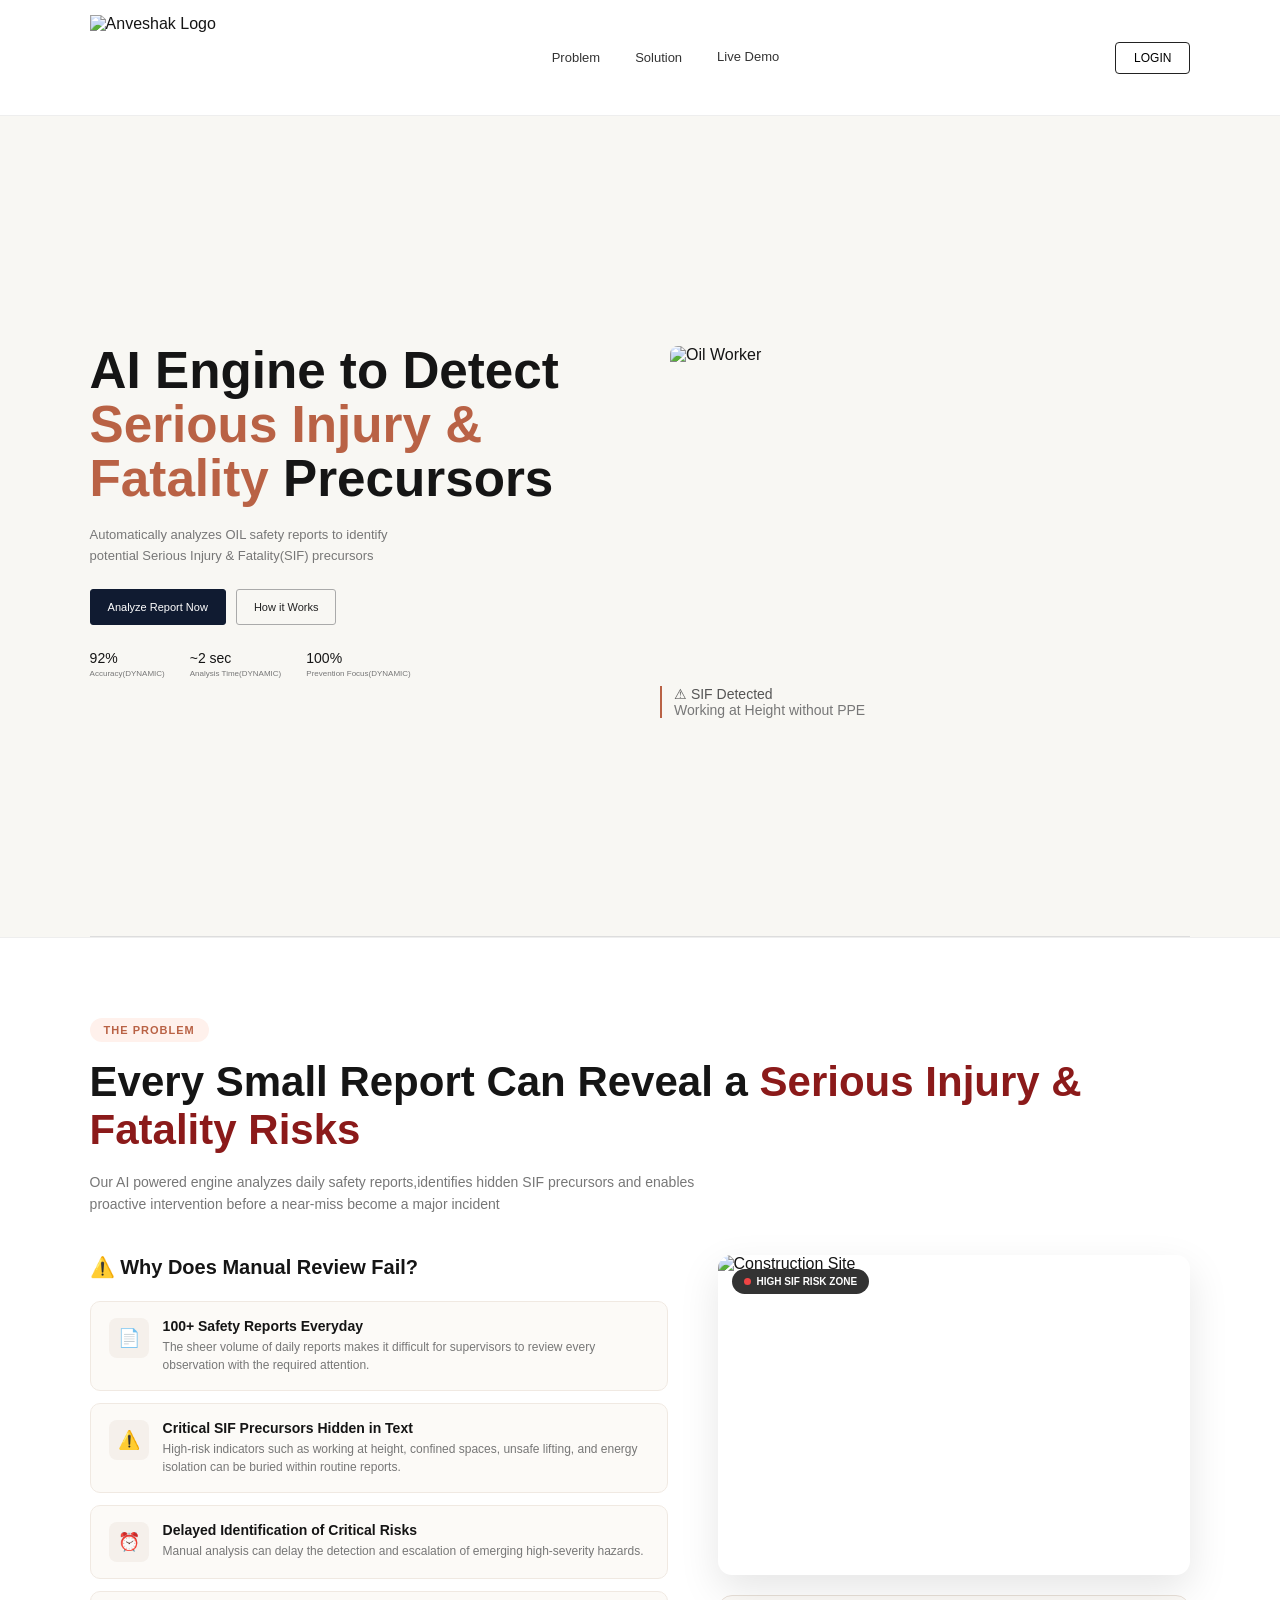
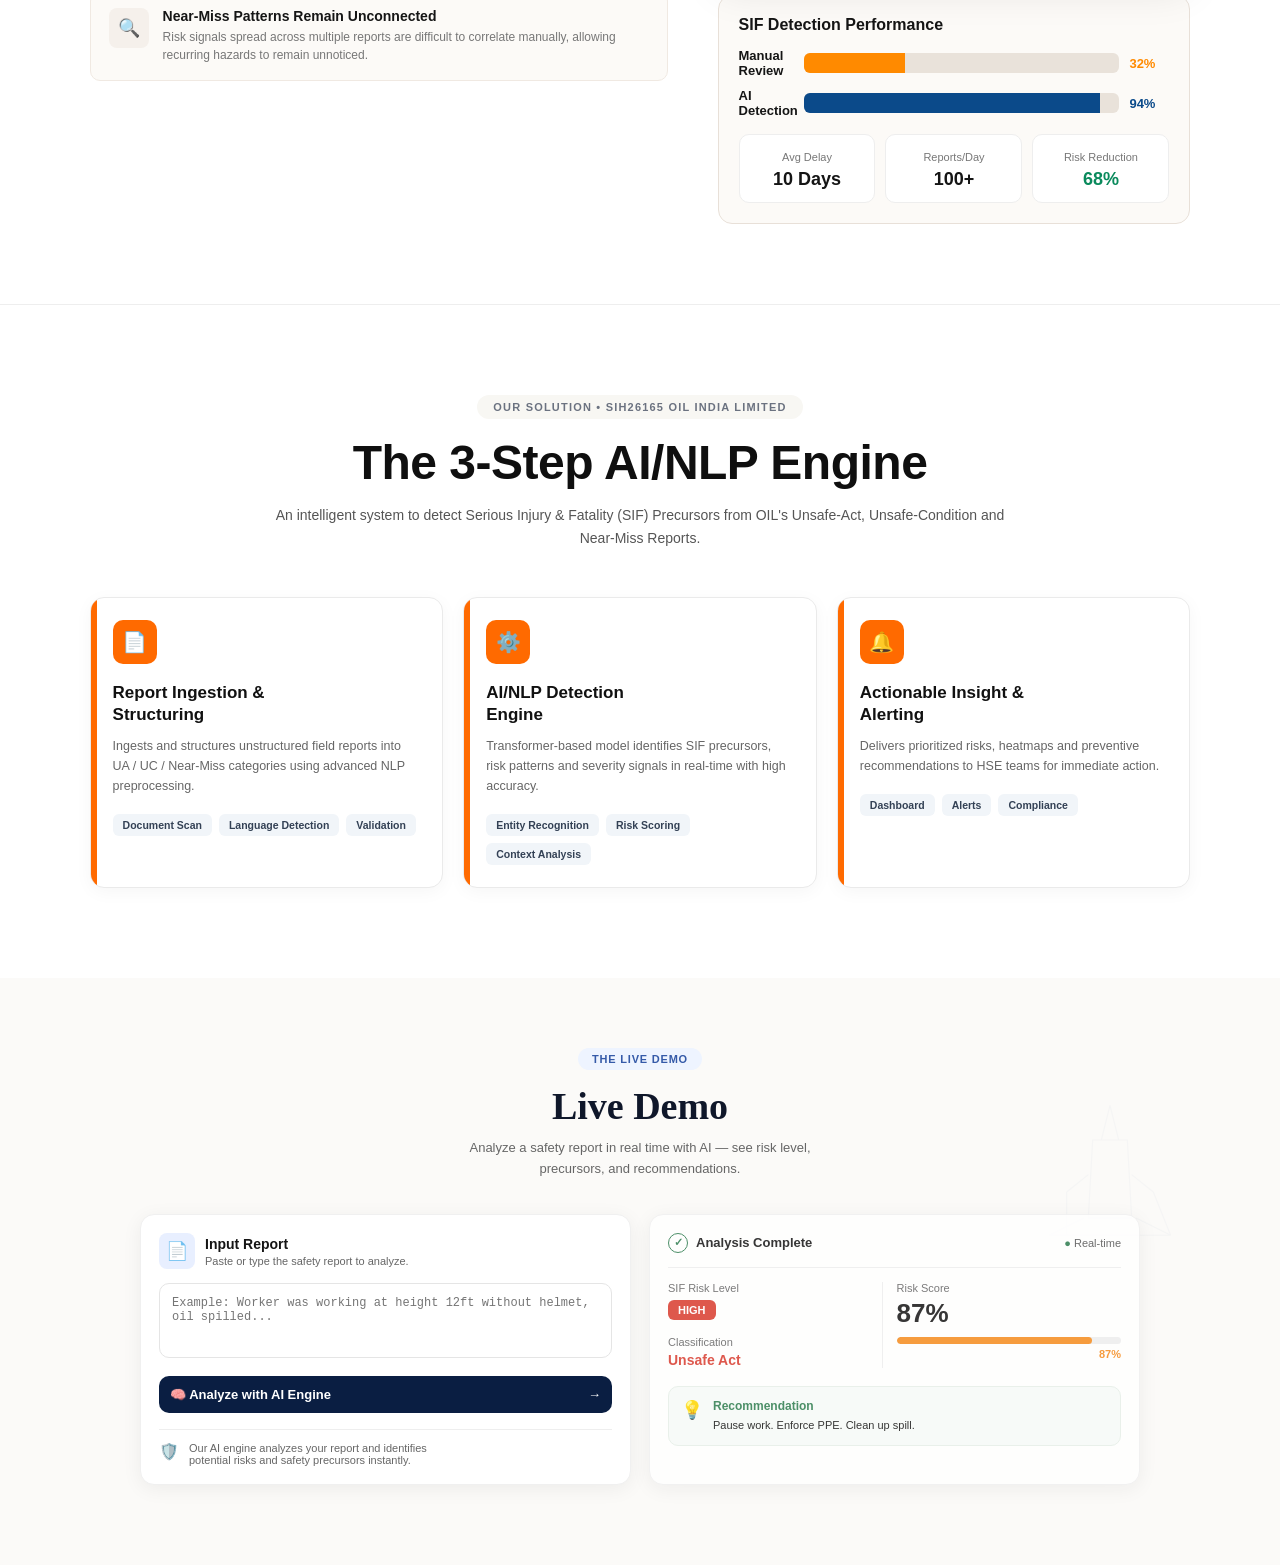
==== launch.html @ f47438d9 "Anveshak launch final" ====
<!DOCTYPE html>
<html lang="en">
<head>
    <meta charset="UTF-8">
    <meta name="viewport" content="width=device-width, initial-scale=1.0">
    <title>Anveshak</title>
    <style>
        *{margin:0;padding:0;box-sizing:border-box}body{font-family:Arial,Helvetica,sans-serif;background:#f8f7f3;color:#151515;overflow-x:hidden}
        header{width:100%;padding:15px 7%;display:flex;align-items:center;justify-content:space-between;background:#fff;position:sticky;top:0;z-index:100;border-bottom:1px solid #eee}
        .logo-img{height:85px;width:auto;object-fit:contain}
        nav{display:flex;gap:35px;align-items:center}
        nav a{text-decoration:none;color:#333;font-size:13px;font-weight:400;transition:.3s}
        nav a:hover{color:#b55e42}
        nav a.active{color:#333;font-weight:400;border-bottom:none;padding-bottom:3px}
        .login-btn{padding:8px 18px;border:1px solid #222;border-radius:4px;background:transparent;cursor:pointer;font-size:12px}
        .hero{min-height:calc(100vh - 80px);display:flex;align-items:center;justify-content:space-between;gap:60px;padding:50px 7% 80px}
        .hero-content{width:48%}.hero-title{font-size:clamp(32px,4vw,52px);line-height:1.05;font-weight:700;margin-bottom:20px}.hero-title .orange{color:#b96245}
        .description{max-width:560px;color:#777;font-size:13px;line-height:1.6;margin-bottom:22px}
        .buttons{display:flex;gap:10px;margin-bottom:25px}.primary-btn,.secondary-btn{padding:11px 17px;border-radius:3px;font-size:11px;cursor:pointer;transition:.3s}
        .primary-btn{background:#101b31;color:#fff;border:1px solid #101b31}.primary-btn:hover{background:#24324e}
        .secondary-btn{background:transparent;color:#222;border:1px solid #aaa}.secondary-btn:hover{background:#eee}
        .stats{display:flex;gap:25px}.stat{display:flex;flex-direction:column}.stat-number{font-size:14px;font-weight:500;margin-bottom:3px}.stat-label{font-size:8px;color:#777}
        .hero-image-section{width:48%;position:relative}.image-box{width:100%;height:330px;overflow:hidden;position:relative;border-radius:8px}.image-box img{width:100%;height:100%;object-fit:cover;display:block}
        .image-caption{position:absolute;left:-10px;bottom:-42px;border-left:2px solid #b96245;padding-left:12px;font-size:14px;color:#777}.image-caption strong{color:#555;font-weight:500}
        .bottom-line{width:86%;height:1px;background:#ddd;margin:0 auto}
        @media (max-width:850px){header{padding:14px 5%}nav{gap:15px}.hero{flex-direction:column;padding:40px 5%}.hero-content,.hero-image-section{width:100%}.hero-title{font-size:38px}.image-box{height:300px}.logo-img{height:60px}}
        @media (max-width:550px){nav{display:none}.hero-title{font-size:32px}.stats{gap:18px}.image-box{height:230px}}
        .slide2-problem{padding:80px 7%;background:#fff;border-top:1px solid #eee}
        .slide2-badge{display:inline-block;background:#fff1ec;color:#b96245;padding:6px 14px;border-radius:20px;font-size:11px;font-weight:800;letter-spacing:1px}
        .slide2-title{font-size:clamp(28px,3.5vw,42px);font-weight:800;line-height:1.15;margin:16px 0}.slide2-title span{color:#8b1a1a}
        .slide2-subtitle{color:#777;font-size:14px;line-height:1.6;margin-bottom:40px;max-width:650px}
        .slide2-grid{display:grid;grid-template-columns:1.1fr 0.9fr;gap:50px;align-items:start}
        .slide2-review-title{font-size:20px;font-weight:700;margin-bottom:22px}
        .slide2-card{display:flex;gap:14px;padding:16px 18px;border:1px solid #f0e9e2;border-radius:10px;background:#fcfaf7;margin-bottom:12px;transition:.3s}
        .slide2-icon{min-width:40px;height:40px;border-radius:8px;display:grid;place-items:center;font-size:18px;background:#f5f0eb}
        .slide2-card h4{font-size:14px;font-weight:600;margin-bottom:4px}.slide2-card p{font-size:12px;color:#777;line-height:1.5}
        .slide2-img-box{width:100%;height:320px;border-radius:14px;overflow:hidden;position:relative;box-shadow:0 15px 40px rgba(0,0,0,.1)}.slide2-img-box img{width:100%;height:100%;object-fit:cover}
        .slide2-risk{position:absolute;top:14px;left:14px;background:rgba(0,0,0,.8);color:#fff;padding:7px 12px;border-radius:20px;font-size:10px;font-weight:600;display:flex;align-items:center;gap:6px}
        .slide2-dot{width:7px;height:7px;background:#ef4444;border-radius:50%;animation:slide2blink 1.5s infinite}@keyframes slide2blink{0%,100%{opacity:1}50%{opacity:.3}}
        .analytics-box{margin-top:20px;border:1px solid #e8e0d8;border-radius:14px;padding:20px;background:#fcfaf7}
        .analytics-title{font-size:16px;font-weight:700;margin-bottom:14px}.bar-row{display:flex;align-items:center;gap:10px;margin-bottom:10px;font-size:13px}
        .bar-label{width:55px;font-weight:600}.bar-track{flex:1;height:20px;background:#e9e2da;border-radius:6px;overflow:hidden}
        .bar-fill-manual{width:32%;height:100%;background:#ff8a00}.bar-fill-ai{width:94%;height:100%;background:#0b4a8a}.bar-value{width:40px;font-weight:700}
        .stats-mini{display:grid;grid-template-columns:repeat(3,1fr);gap:10px;margin-top:16px}.mini-card{background:#fff;border:1px solid #eee;border-radius:10px;padding:12px;text-align:center}.mini-card small{font-size:11px;color:#777}.mini-card b{display:block;font-size:18px;margin-top:4px}
        @media(max-width:850px){.slide2-grid{grid-template-columns:1fr}.slide2-img-box{height:300px}}
        .slide3-solution{padding:90px 7%;background:#fff;border-top:1px solid #eee;text-align:center}
        .slide3-badge{display:inline-block;background:#f8f7f3;color:#6b7280;padding:6px 16px;border-radius:20px;font-size:11px;font-weight:700;letter-spacing:1.2px;margin-bottom:18px}
        .slide3-title{font-size:clamp(32px,4vw,48px);font-weight:900;color:#0f0f0f;line-height:1.1;margin-bottom:14px;letter-spacing:-0.5px}
        .slide3-subtitle{color:#555;font-size:14px;line-height:1.6;max-width:760px;margin:0 auto 48px auto}
        .slide3-grid{display:grid;grid-template-columns:repeat(3,1fr);gap:20px;text-align:left}
        .slide3-card{border:1px solid #eaeaea;border-radius:14px;background:#fff;padding:22px;position:relative;overflow:hidden;box-shadow:0 4px 18px rgba(0,0,0,.04);transition:.4s}
        .slide3-card:hover{box-shadow:0 12px 30px rgba(0,0,0,.08);transform:translateY(-4px)}
        .slide3-card::before{content:'';position:absolute;left:0;top:0;width:6px;height:100%;background:#ff6a00}
        .slide3-icon{width:44px;height:44px;border-radius:10px;background:#ff6a00;display:grid;place-items:center;color:#fff;font-size:20px;margin-bottom:18px}
        .slide3-card h3{font-size:17px;font-weight:800;line-height:1.3;margin-bottom:10px;color:#111}
        .slide3-card p{font-size:12.5px;color:#666;line-height:1.6;margin-bottom:18px}
        .slide3-tags{display:flex;flex-wrap:wrap;gap:7px}
        .slide3-tag{font-size:10.5px;background:#f1f5f9;color:#334155;padding:5px 10px;border-radius:6px;font-weight:600}
        @media(max-width:950px){.slide3-grid{grid-template-columns:1fr;max-width:520px;margin:0 auto}}
        .slide4-live{padding:70px 7% 80px;background:#fbfaf8;border-top:none !important;border-bottom:none !important;position:relative;overflow:hidden;text-align:center}
        .slide4-badge{display:inline-block;background:#eef4ff;color:#355aa8;padding:5px 14px;border-radius:20px;font-size:11px;font-weight:700;letter-spacing:.8px;margin-bottom:14px}
        .slide4-title{font-family:Georgia,serif;font-size:38px;font-weight:900;color:#0f172a;margin-bottom:10px}
        .slide4-sub{color:#666;font-size:13px;line-height:1.6;margin-bottom:34px}
        .slide4-rig{position:absolute;right:40px;top:110px;width:260px;opacity:.12;pointer-events:none}
        .slide4-grid{display:grid;grid-template-columns:1fr 1fr;gap:18px;max-width:1000px;margin:0 auto;text-align:left}
        .slide4-card{background:#fff;border-radius:14px;padding:18px;box-shadow:0 4px 20px rgba(0,0,0,.06);border:1px solid #f0f0f0;transition:.4s}
        .slide4-card:hover{transform:translateY(-4px)}
        .slide4-icon{width:36px;height:36px;background:#e8efff;border-radius:8px;display:grid;place-items:center;font-size:18px}
        .slide4-textarea{width:100%;margin-top:14px;background:#fff;border:1px solid #e5e5e5;border-radius:10px;padding:12px;font-size:12px;min-height:75px;outline:none;resize:none}
        .slide4-btn{width:100%;margin-top:14px;background:#0a1e42;color:#fff;padding:11px;border:none;border-radius:10px;font-weight:700;font-size:13px;display:flex;justify-content:space-between;align-items:center;cursor:pointer;transition:.3s}
        .slide4-btn:hover{transform:translateY(-2px);background:#122a5a}
        .slide4-small{font-size:11px;color:#666}
        .slide4-high{background:#d93c2f;color:#fff;padding:4px 10px;border-radius:6px;font-size:11px;font-weight:700;display:inline-block}
        .slide4-bar{width:100%;height:7px;background:#eee;border-radius:10px;margin-top:8px;overflow:hidden}.slide4-fill{width:0%;height:100%;background:#f68c1e;border-radius:10px;transition:1.2s}
        .slide4-reco{margin-top:18px;background:#f7fbf8;border:1px solid #e6efe8;border-radius:10px;padding:12px;display:flex;gap:10px}
        @media(max-width:850px){.slide4-grid{grid-template-columns:1fr}.slide4-title{font-size:28px}.slide4-rig{display:none}}

        /* ===== VIDEO WALI ANIMATION - SIRF YE ADD KIYA ===== */
        @keyframes fadeUp{from{opacity:0;transform:translateY(30px)}to{opacity:1;transform:translateY(0)}}
        @keyframes slideRight{from{opacity:0;transform:translateX(40px)}to{opacity:1;transform:translateX(0)}}
        @keyframes zoomSlow{from{transform:scale(1.08)}to{transform:scale(1)}}
        .reveal{opacity:0;transform:translateY(28px);transition:0.75s cubic-bezier(.2,.8,.2,1)}
        .reveal.active{opacity:1;transform:translateY(0)}
        .reveal-d1{transition-delay:.1s}.reveal-d2{transition-delay:.2s}.reveal-d3{transition-delay:.3s}.reveal-d4{transition-delay:.4s}
        .hero-title{animation:fadeUp .9s ease both}.description{animation:fadeUp .9s .15s both}.buttons{animation:fadeUp .9s .3s both}.stats{animation:fadeUp .9s .45s both}
        .hero-image-section{animation:slideRight 1s .25s both}.image-box img{animation:zoomSlow 3s ease both}
    </style>
</head>
<body>
    <header>
        <img src="logo.png" alt="Anveshak Logo" class="logo-img">
        <nav>
            <a href="#problem">Problem</a>
            <a href="#solution">Solution</a>
            <a href="#live" class="active">Live Demo</a>
        </nav>
        <button class="login-btn" onclick="loginAlert()">LOGIN</button>
    </header>

    <main>
        <section class="hero">
            <div class="hero-content">
                <h1 class="hero-title">AI Engine to Detect <span class="orange">Serious Injury & Fatality</span> Precursors</h1>
                <p class="description">Automatically analyzes OIL safety reports to identify<br>potential Serious Injury & Fatality(SIF) precursors</p>
                <div class="buttons">
                    <button class="primary-btn" onclick="document.getElementById('live').scrollIntoView({behavior:'smooth'})">Analyze Report Now</button>
                    <button class="secondary-btn" onclick="howItWorks()">How it Works</button>
                </div>
                <div class="stats">
                    <div class="stat"><span class="stat-number">92%</span><span class="stat-label">Accuracy(DYNAMIC)</span></div>
                    <div class="stat"><span class="stat-number">~2 sec</span><span class="stat-label">Analysis Time(DYNAMIC)</span></div>
                    <div class="stat"><span class="stat-number">100%</span><span class="stat-label">Prevention Focus(DYNAMIC)</span></div>
                </div>
            </div>
            <div class="hero-image-section">
                <div class="image-box"><img src="https://images.unsplash.com/photo-1577199001468-44c049e7603f?q=80&w=1170&auto=format&fit=crop" alt="Oil Worker"></div>
                <div class="image-caption"><strong>⚠ SIF Detected</strong><br>Working at Height without PPE</div>
            </div>
        </section>
        <div class="bottom-line"></div>

        <section class="slide2-problem" id="problem">
            <span class="slide2-badge reveal">THE PROBLEM</span>
            <h2 class="slide2-title reveal reveal-d1">Every Small Report Can Reveal a <span>Serious Injury & Fatality Risks</span></h2>
            <p class="slide2-subtitle reveal reveal-d2">Our AI powered engine analyzes daily safety reports,identifies hidden SIF precursors and enables proactive intervention before a near-miss become a major incident</p>
            <div class="slide2-grid">
                <div>
                    <h3 class="slide2-review-title reveal">⚠️ Why Does Manual Review Fail?</h3>
                    <div class="slide2-card reveal"><div class="slide2-icon">📄</div><div><h4>100+ Safety Reports Everyday</h4><p>The sheer volume of daily reports makes it difficult for supervisors to review every observation with the required attention.</p></div></div>
                    <div class="slide2-card reveal reveal-d1"><div class="slide2-icon">⚠️</div><div><h4>Critical SIF Precursors Hidden in Text</h4><p>High-risk indicators such as working at height, confined spaces, unsafe lifting, and energy isolation can be buried within routine reports.</p></div></div>
                    <div class="slide2-card reveal reveal-d2"><div class="slide2-icon">⏰</div><div><h4>Delayed Identification of Critical Risks</h4><p>Manual analysis can delay the detection and escalation of emerging high-severity hazards.</p></div></div>
                    <div class="slide2-card reveal reveal-d3"><div class="slide2-icon">🔍</div><div><h4>Near-Miss Patterns Remain Unconnected</h4><p>Risk signals spread across multiple reports are difficult to correlate manually, allowing recurring hazards to remain unnoticed.</p></div></div>
                </div>
                <div class="reveal reveal-d2">
                    <div class="slide2-img-box">
                        <img src="https://plus.unsplash.com/premium_photo-1682144333631-eac578433ea1?q=80&w=1170&auto=format&fit=crop" alt="Construction Site">
                        <div class="slide2-risk"><span class="slide2-dot"></span> HIGH SIF RISK ZONE</div>
                    </div>
                    <div class="analytics-box">
                        <div class="analytics-title">SIF Detection Performance</div>
                        <div class="bar-row"><span class="bar-label">Manual Review</span><div class="bar-track"><div class="bar-fill-manual"></div></div><span class="bar-value" style="color:#ff8a00">32%</span></div>
                        <div class="bar-row"><span class="bar-label">AI Detection</span><div class="bar-track"><div class="bar-fill-ai"></div></div><span class="bar-value" style="color:#0b4a8a">94%</span></div>
                        <div class="stats-mini">
                            <div class="mini-card"><small>Avg Delay</small><b>10 Days</b></div>
                            <div class="mini-card"><small>Reports/Day</small><b>100+</b></div>
                            <div class="mini-card"><small>Risk Reduction</small><b style="color:#0a8a5c">68%</b></div>
                        </div>
                    </div>
                </div>
            </div>
        </section>

        <section class="slide3-solution reveal" id="solution">
            <div class="slide3-badge">OUR SOLUTION • SIH26165 OIL INDIA LIMITED</div>
            <h2 class="slide3-title reveal">The 3-Step AI/NLP Engine</h2>
            <p class="slide3-subtitle reveal reveal-d1">An intelligent system to detect Serious Injury & Fatality (SIF) Precursors from OIL's Unsafe-Act, Unsafe-Condition and Near-Miss Reports.</p>
            <div class="slide3-grid">
                <div class="slide3-card reveal"><div class="slide3-icon">📄</div><h3>Report Ingestion &<br>Structuring</h3><p>Ingests and structures unstructured field reports into UA / UC / Near-Miss categories using advanced NLP preprocessing.</p><div class="slide3-tags"><span class="slide3-tag">Document Scan</span><span class="slide3-tag">Language Detection</span><span class="slide3-tag">Validation</span></div></div>
                <div class="slide3-card reveal reveal-d1"><div class="slide3-icon">⚙️</div><h3>AI/NLP Detection<br>Engine</h3><p>Transformer-based model identifies SIF precursors, risk patterns and severity signals in real-time with high accuracy.</p><div class="slide3-tags"><span class="slide3-tag">Entity Recognition</span><span class="slide3-tag">Risk Scoring</span><span class="slide3-tag">Context Analysis</span></div></div>
                <div class="slide3-card reveal reveal-d2"><div class="slide3-icon">🔔</div><h3>Actionable Insight &<br>Alerting</h3><p>Delivers prioritized risks, heatmaps and preventive recommendations to HSE teams for immediate action.</p><div class="slide3-tags"><span class="slide3-tag">Dashboard</span><span class="slide3-tag">Alerts</span><span class="slide3-tag">Compliance</span></div></div>
            </div>
        </section>

        <section class="slide4-live reveal" id="live">
            <svg class="slide4-rig" viewBox="0 0 300 200" fill="none"><g stroke="#aab9d1" stroke-width="1.2" opacity="0.6"><path d="M150 20 L140 60 L160 60 L150 20 M130 60 L170 60 L175 150 L125 150 Z M125 100 L100 120 M175 100 L200 120 M120 150 L80 170 M180 150 L220 170 M100 120 L100 170 M200 120 L220 170 M80 170 L220 170"/></g></svg>
            <div class="slide4-badge">THE LIVE DEMO</div>
            <h2 class="slide4-title">Live Demo</h2>
            <p class="slide4-sub">Analyze a safety report in real time with AI — see risk level,<br>precursors, and recommendations.</p>

            <div class="slide4-grid">
                <div class="slide4-card reveal">
                    <div style="display:flex;gap:10px;align-items:center"><div class="slide4-icon">📄</div><div><b style="font-size:14px;font-weight:700">Input Report</b><div class="slide4-small" style="margin-top:2px">Paste or type the safety report to analyze.</div></div></div>
                    <textarea class="slide4-textarea" id="liveInput" placeholder="Example: Worker was working at height 12ft without helmet, oil spilled..."></textarea>
                    <button class="slide4-btn" onclick="analyzeLive()"><span>🧠 Analyze with AI Engine</span><span>→</span></button>
                    <div style="margin-top:16px;border-top:1px solid #eee;padding-top:12px;display:flex;gap:10px"><div>🛡️</div><div class="slide4-small">Our AI engine analyzes your report and identifies<br>potential risks and safety precursors instantly.</div></div>
                </div>

                <div class="slide4-card reveal reveal-d1" id="liveResult" style="opacity:0.85">
                    <div style="display:flex;justify-content:space-between;align-items:center"><div style="display:flex;gap:8px;align-items:center;font-weight:700;font-size:13px"><span style="width:20px;height:20px;border:1.5px solid #2e7d4f;border-radius:50%;display:grid;place-items:center;color:#2e7d4f;font-size:11px">✓</span> Analysis Complete</div><span style="font-size:11px;color:#555"><span style="color:#2e7d4f">●</span> Real-time</span></div>
                    <div style="border-top:1px solid #eee;margin:14px 0"></div>
                    <div style="display:grid;grid-template-columns:1fr 1.2fr;gap:14px">
                        <div><div class="slide4-small">SIF Risk Level</div><div style="margin-top:6px"><span class="slide4-high" id="liveRisk">HIGH</span></div><div style="margin-top:16px"><div class="slide4-small">Classification</div><div style="color:#d93c2f;font-weight:800;margin-top:4px;font-size:14px">Unsafe Act</div></div></div>
                        <div style="border-left:1px solid #eee;padding-left:14px"><div class="slide4-small">Risk Score</div><div style="font-size:26px;font-weight:900;margin-top:4px" id="liveScore">87%</div><div class="slide4-bar"><div class="slide4-fill" id="liveFill"></div></div><div style="text-align:right;color:#f68c1e;font-size:11px;font-weight:700;margin-top:4px">87%</div></div>
                    </div>
                    <div class="slide4-reco"><div style="font-size:18px">💡</div><div><div style="color:#2e7d4f;font-size:12px;font-weight:700">Recommendation</div><div style="font-size:11px;margin-top:4px;line-height:1.5">Pause work. Enforce PPE. Clean up spill.</div></div></div>
                </div>
            </div>
        </section>
    </main>

    <script>
        function howItWorks(){alert("AI analyzes Unsafe Acts, Unsafe Conditions and Near-Miss reports using NLP.")}
        function loginAlert(){alert("Login page will open here.")}
        function analyzeLive(){
            let t=document.getElementById('liveInput').value.trim();
            if(!t){alert('Please paste a report');return;}
            let s=t.toLowerCase().includes('height')||t.toLowerCase().includes('helmet')?87:68;
            document.getElementById('liveResult').style.opacity='1';
            document.getElementById('liveScore').innerText=s+'%';
            document.getElementById('liveFill').style.width=s+'%';
            document.getElementById('liveRisk').innerText=s>80?'HIGH':'MEDIUM';
            document.getElementById('liveRisk').style.background=s>80?'#d93c2f':'#e67e22';
        }
        const reveals=document.querySelectorAll('.reveal');
        const obs=new IntersectionObserver((entries)=>{
            entries.forEach(e=>{
                if(e.isIntersecting){e.target.classList.add('active');obs.unobserve(e.target);}
            });
        },{threshold:0.15});
        reveals.forEach(r=>obs.observe(r));
        window.addEventListener('load',()=>{
            setTimeout(()=>{document.getElementById('liveFill').style.width='87%'},800);
        });
    </script>
</body>
</html>
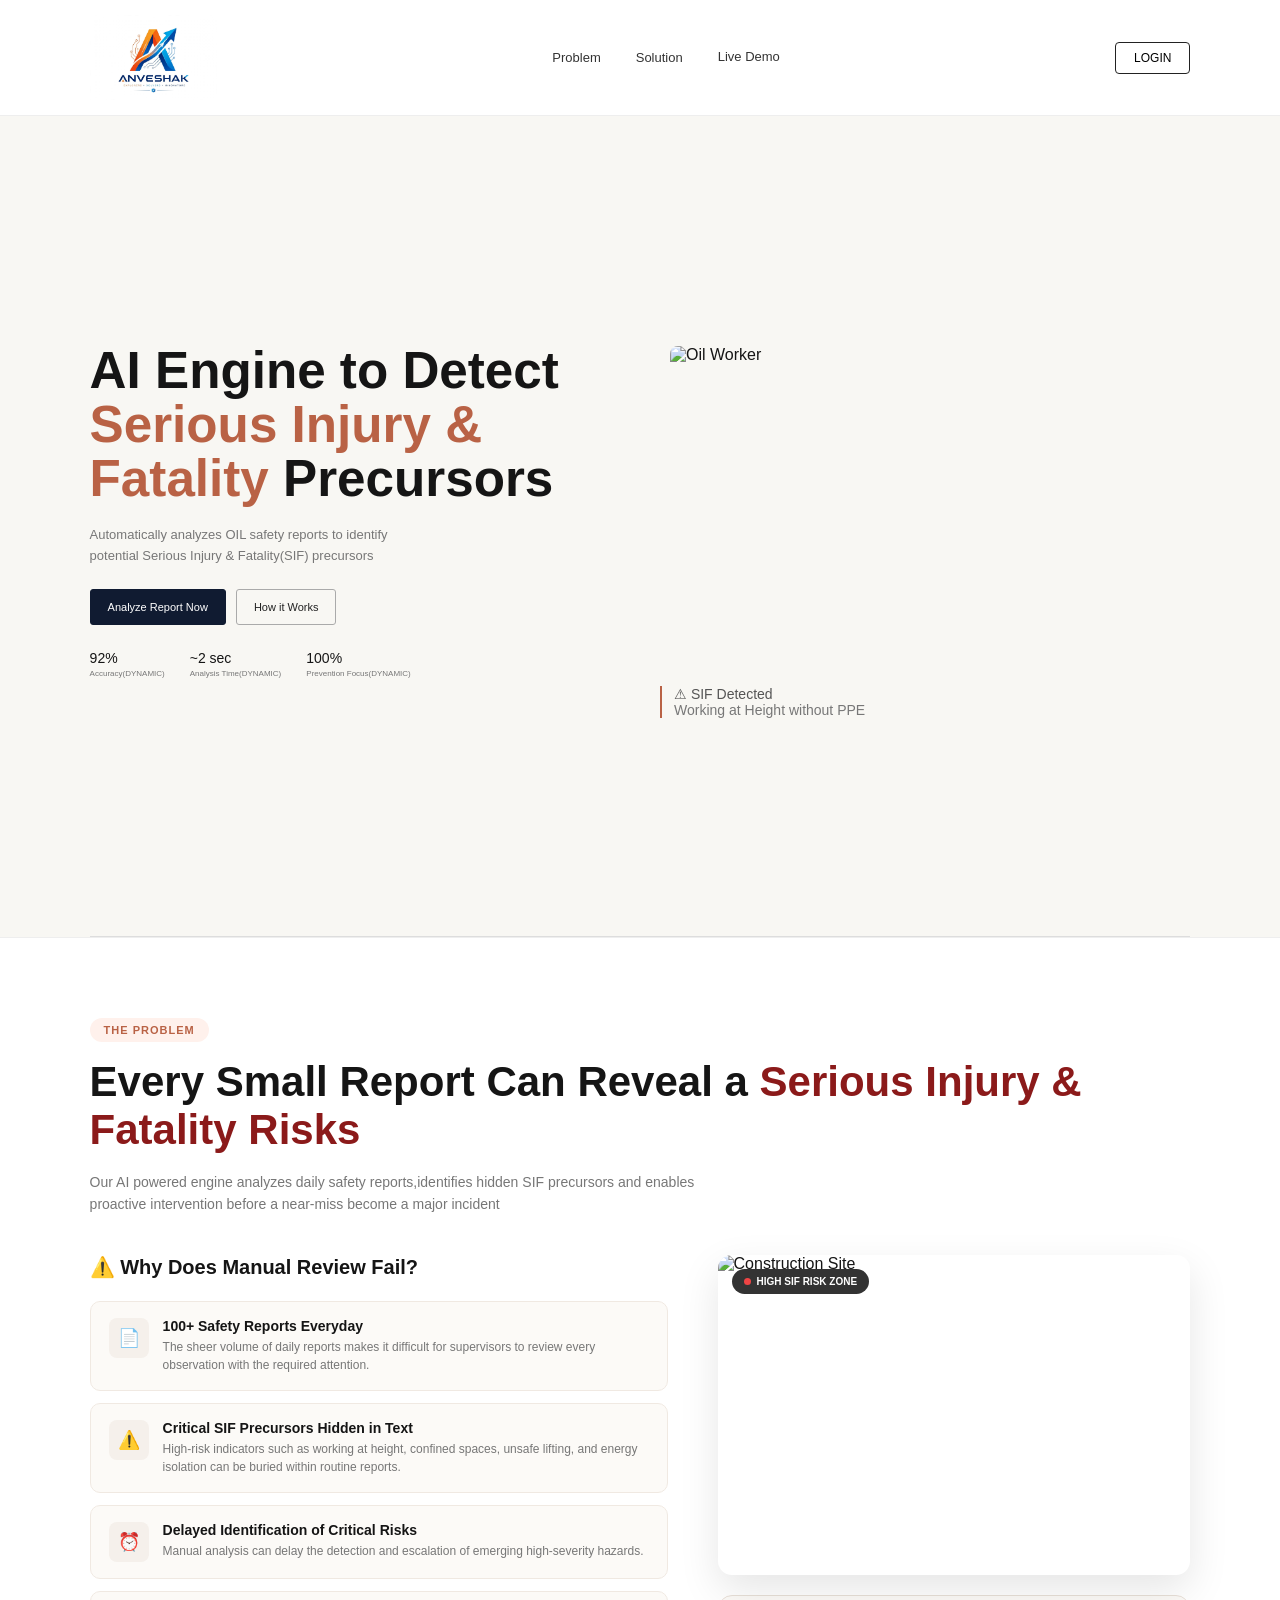
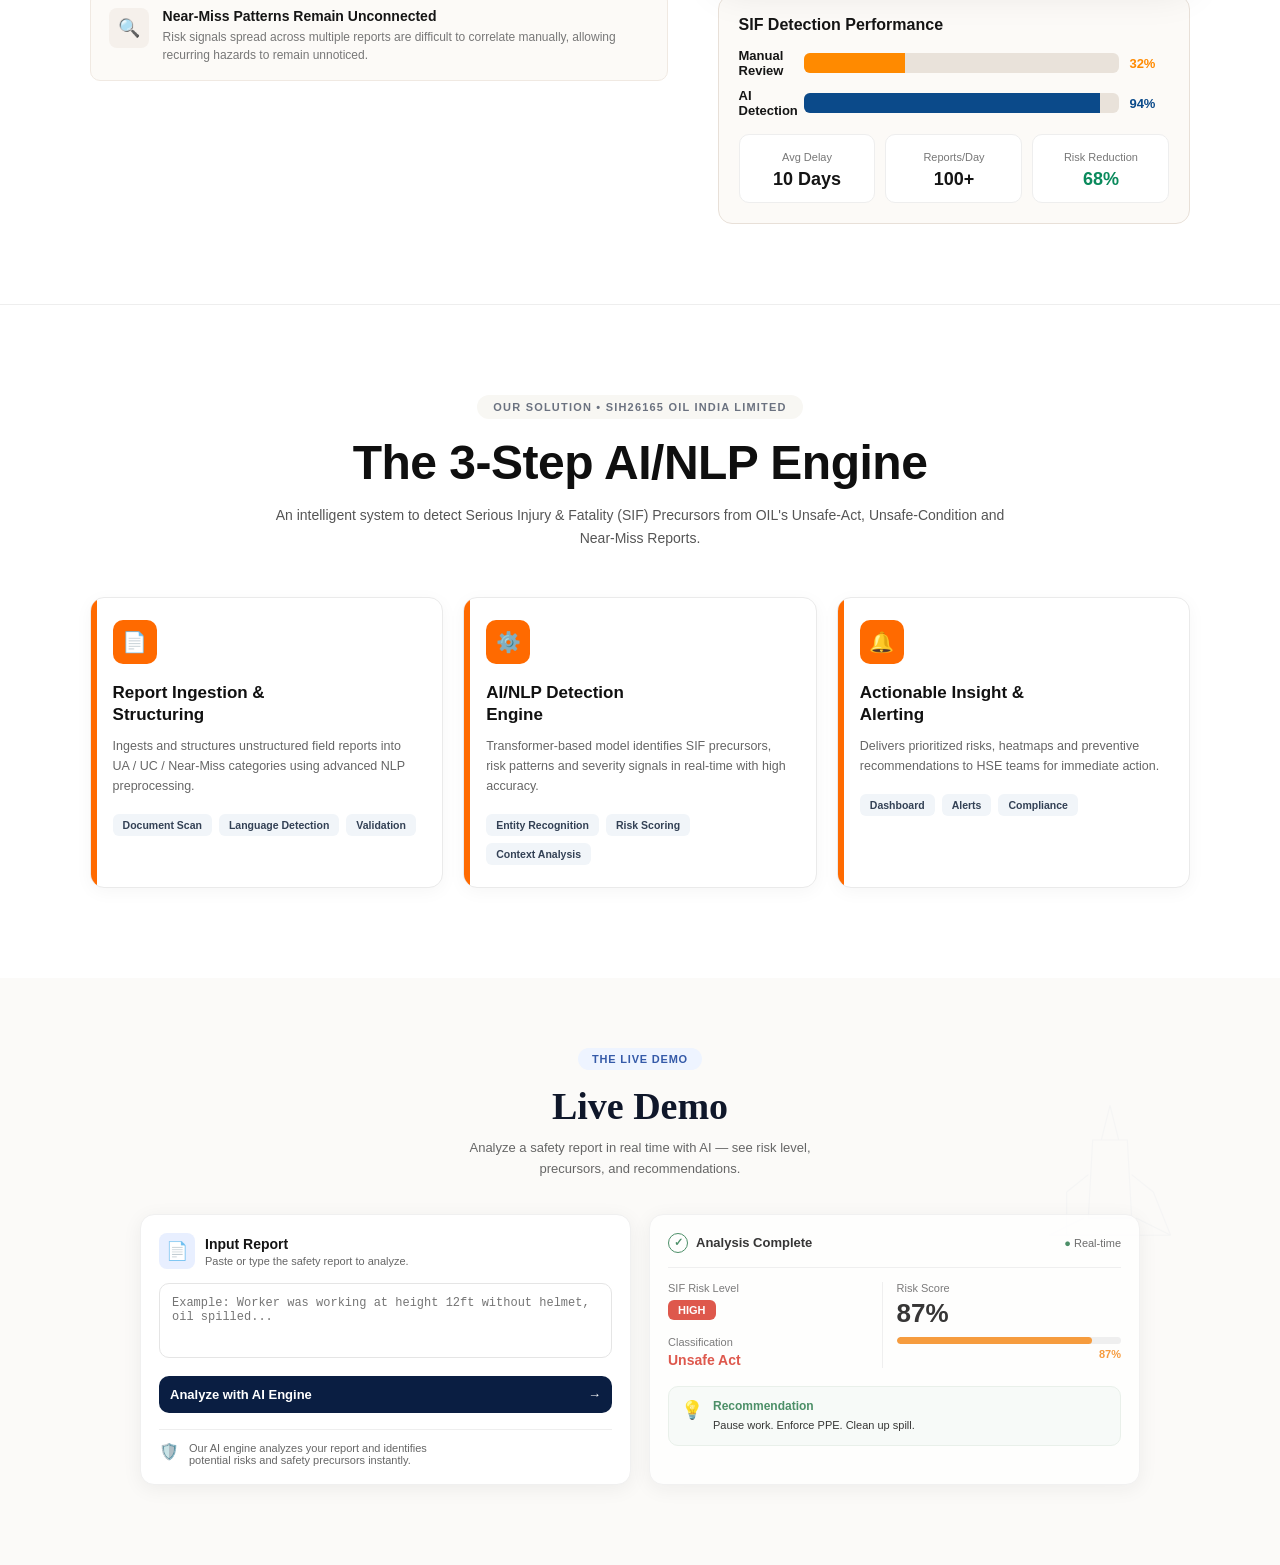
==== commit 55de60de: "logo.png final fix" ====
--- a/launch.html
+++ b/launch.html
@@ -171,7 +171,7 @@
                 <div class="slide4-card reveal">
                     <div style="display:flex;gap:10px;align-items:center"><div class="slide4-icon">📄</div><div><b style="font-size:14px;font-weight:700">Input Report</b><div class="slide4-small" style="margin-top:2px">Paste or type the safety report to analyze.</div></div></div>
                     <textarea class="slide4-textarea" id="liveInput" placeholder="Example: Worker was working at height 12ft without helmet, oil spilled..."></textarea>
-                    <button class="slide4-btn" onclick="analyzeLive()"><span>🧠 Analyze with AI Engine</span><span>→</span></button>
+                    <button class="slide4-btn" onclick="analyzeLive()"><span>Analyze with AI Engine</span><span>→</span></button>
                     <div style="margin-top:16px;border-top:1px solid #eee;padding-top:12px;display:flex;gap:10px"><div>🛡️</div><div class="slide4-small">Our AI engine analyzes your report and identifies<br>potential risks and safety precursors instantly.</div></div>
                 </div>
 
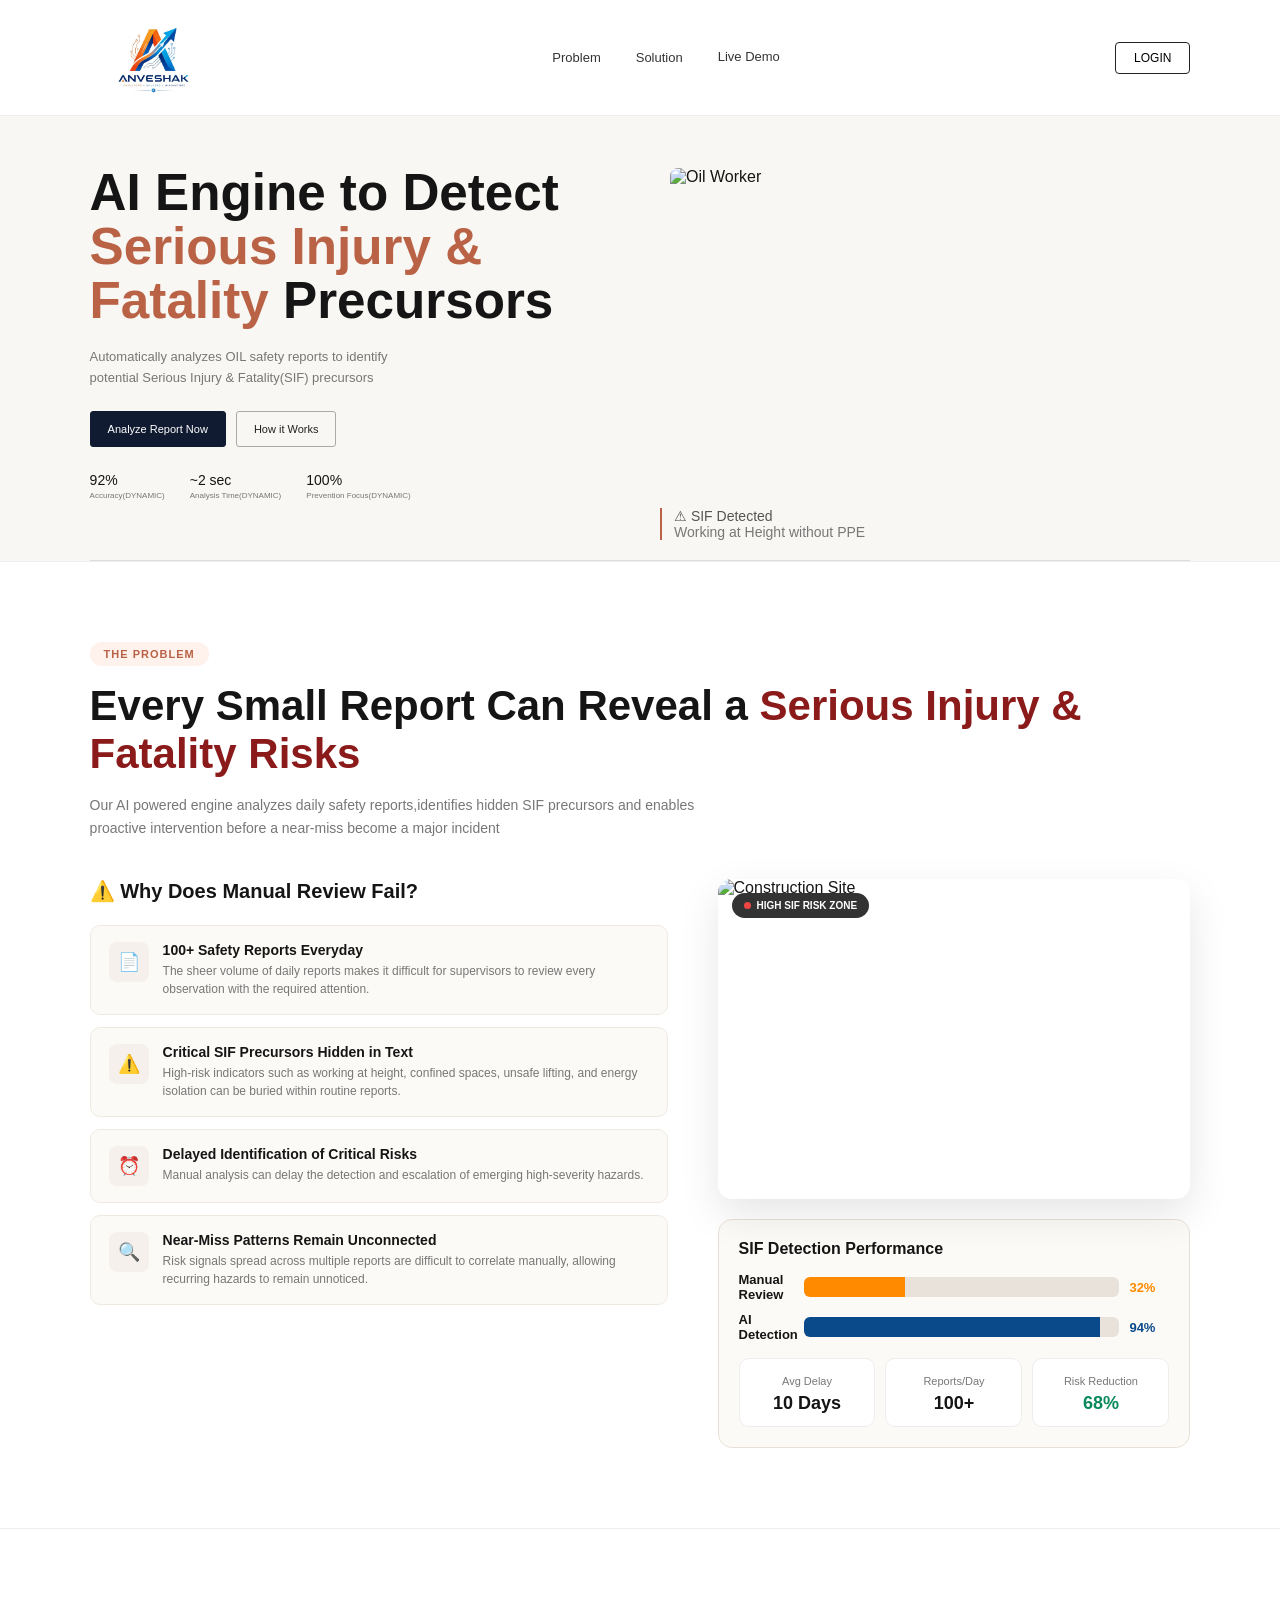
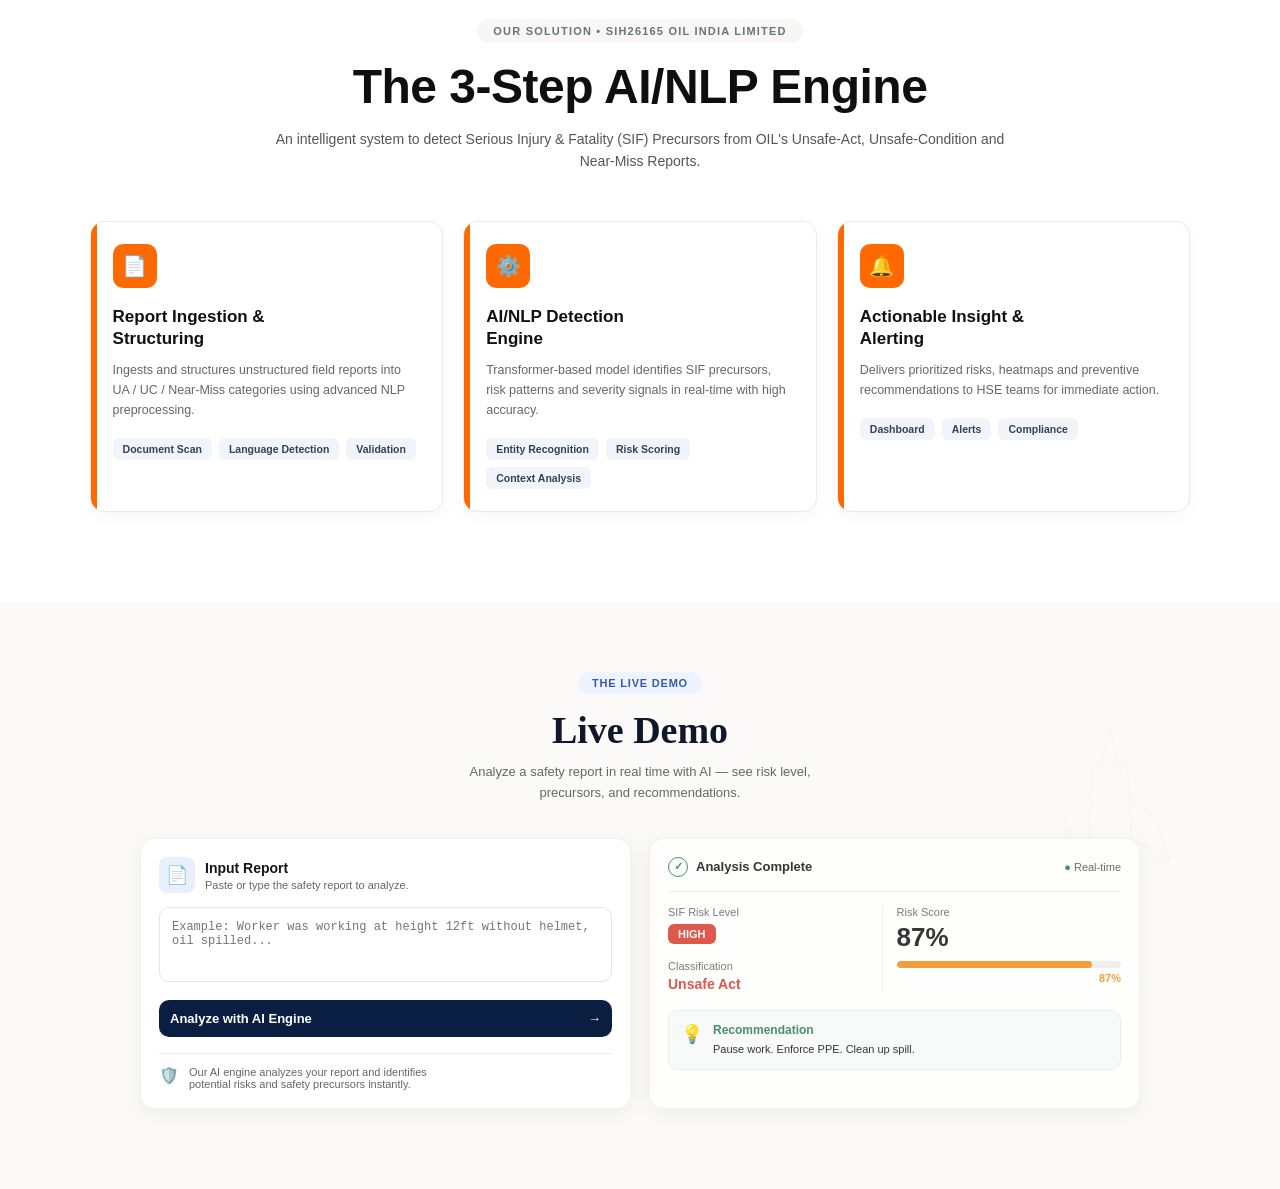
==== commit afc8ef9f: "fix hero gap mobile" ====
--- a/launch.html
+++ b/launch.html
@@ -13,7 +13,7 @@
         nav a:hover{color:#b55e42}
         nav a.active{color:#333;font-weight:400;border-bottom:none;padding-bottom:3px}
         .login-btn{padding:8px 18px;border:1px solid #222;border-radius:4px;background:transparent;cursor:pointer;font-size:12px}
-        .hero{min-height:calc(100vh - 80px);display:flex;align-items:center;justify-content:space-between;gap:60px;padding:50px 7% 80px}
+        .hero{min-height:auto;display:flex;align-items:center;justify-content:space-between;gap:60px;padding:50px 7% 60px}
         .hero-content{width:48%}.hero-title{font-size:clamp(32px,4vw,52px);line-height:1.05;font-weight:700;margin-bottom:20px}.hero-title .orange{color:#b96245}
         .description{max-width:560px;color:#777;font-size:13px;line-height:1.6;margin-bottom:22px}
         .buttons{display:flex;gap:10px;margin-bottom:25px}.primary-btn,.secondary-btn{padding:11px 17px;border-radius:3px;font-size:11px;cursor:pointer;transition:.3s}
@@ -23,7 +23,7 @@
         .hero-image-section{width:48%;position:relative}.image-box{width:100%;height:330px;overflow:hidden;position:relative;border-radius:8px}.image-box img{width:100%;height:100%;object-fit:cover;display:block}
         .image-caption{position:absolute;left:-10px;bottom:-42px;border-left:2px solid #b96245;padding-left:12px;font-size:14px;color:#777}.image-caption strong{color:#555;font-weight:500}
         .bottom-line{width:86%;height:1px;background:#ddd;margin:0 auto}
-        @media (max-width:850px){header{padding:14px 5%}nav{gap:15px}.hero{flex-direction:column;padding:40px 5%}.hero-content,.hero-image-section{width:100%}.hero-title{font-size:38px}.image-box{height:300px}.logo-img{height:60px}}
+        @media (max-width:850px){header{padding:14px 5%}nav{gap:15px}.hero{flex-direction:column;padding:25px 5% 30px;min-height:auto}.hero-content,.hero-image-section{width:100%}.hero-title{font-size:38px}.image-box{height:300px}.logo-img{height:60px}}
         @media (max-width:550px){nav{display:none}.hero-title{font-size:32px}.stats{gap:18px}.image-box{height:230px}}
         .slide2-problem{padding:80px 7%;background:#fff;border-top:1px solid #eee}
         .slide2-badge{display:inline-block;background:#fff1ec;color:#b96245;padding:6px 14px;border-radius:20px;font-size:11px;font-weight:800;letter-spacing:1px}
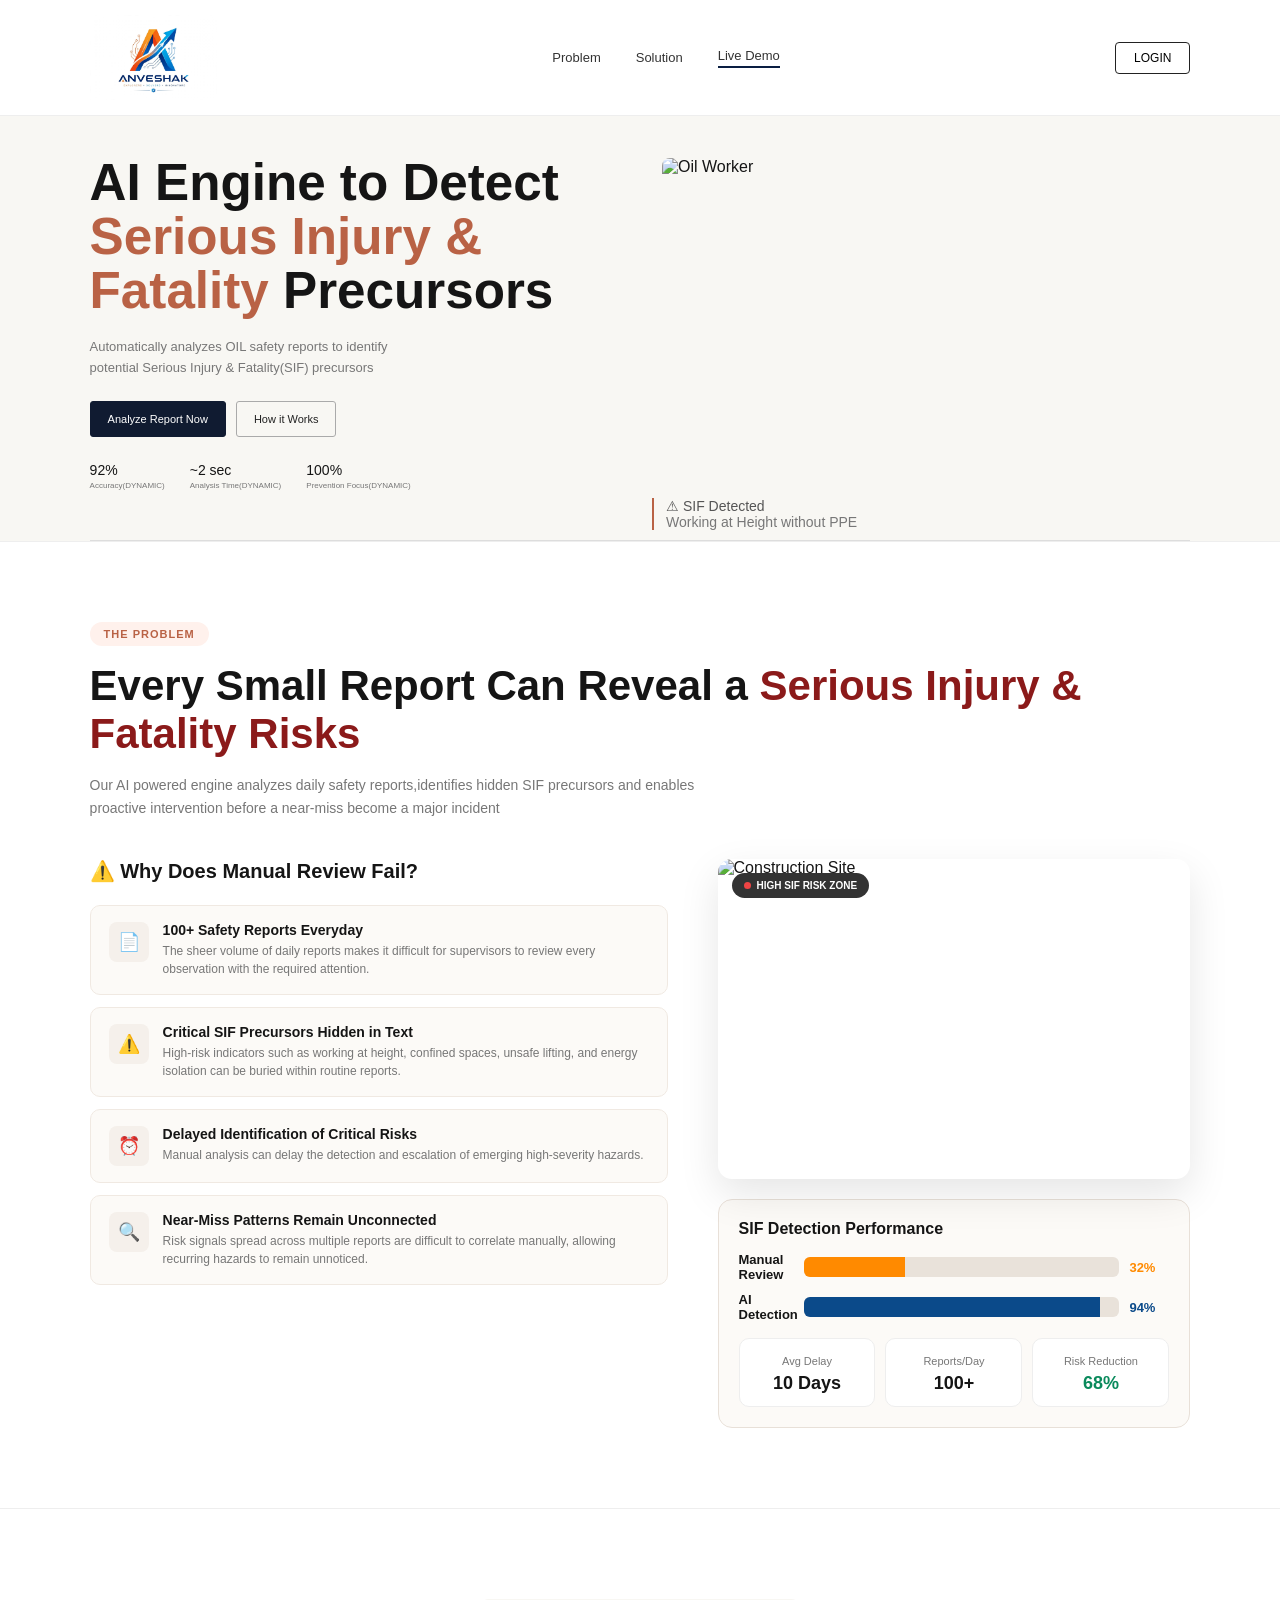
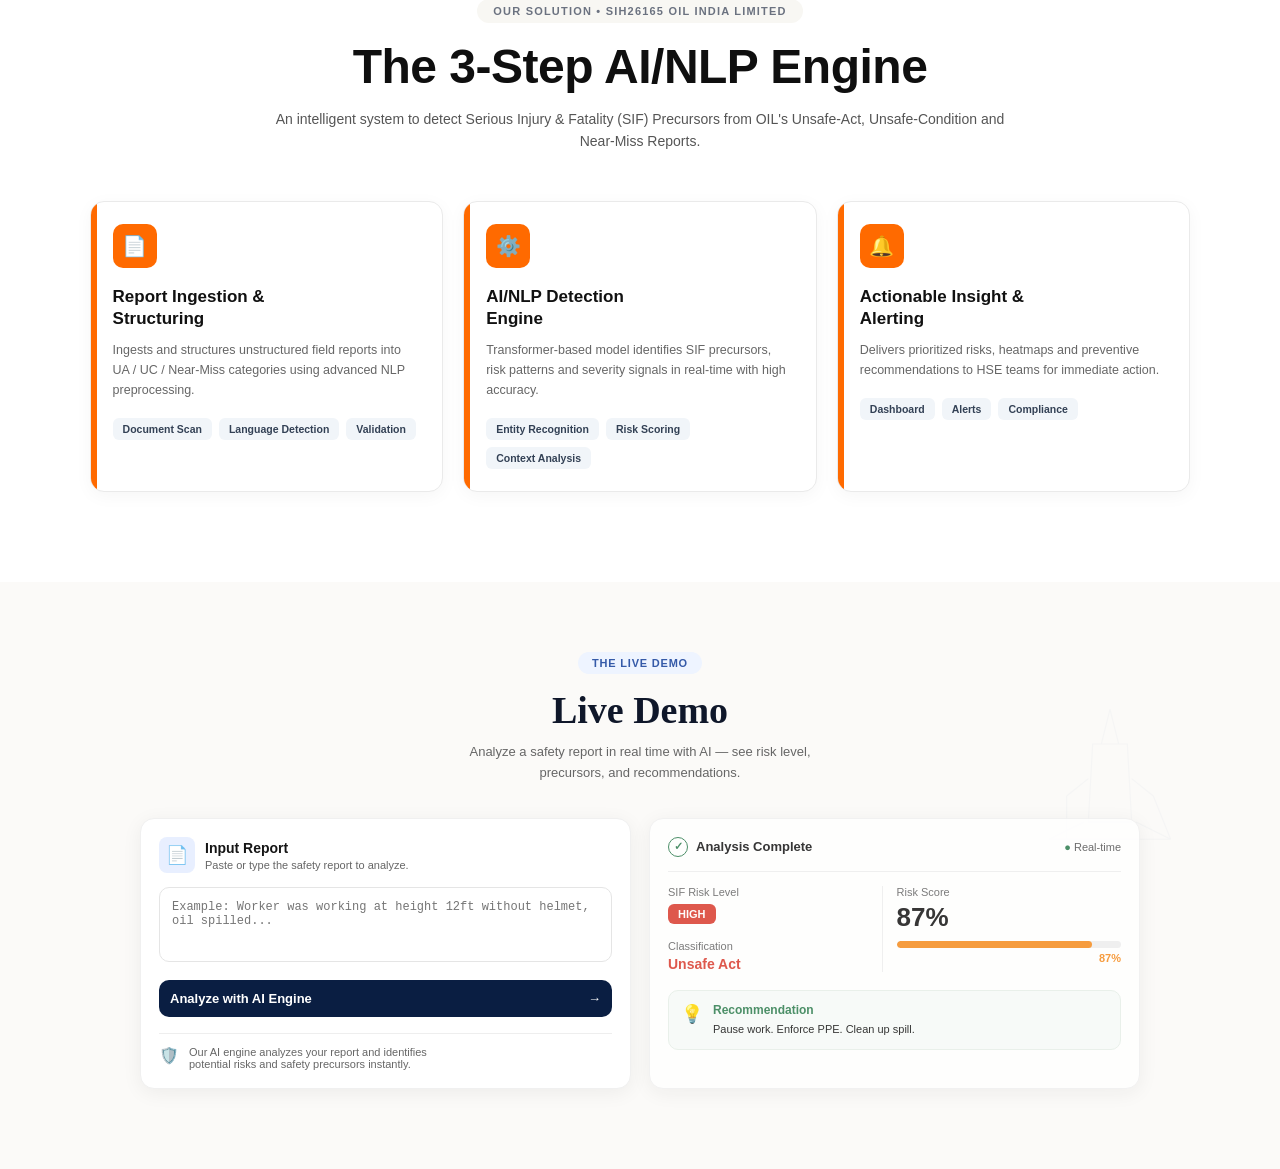
==== commit 304dac60: "final gap fix" ====
--- a/launch.html
+++ b/launch.html
@@ -11,9 +11,9 @@
         nav{display:flex;gap:35px;align-items:center}
         nav a{text-decoration:none;color:#333;font-size:13px;font-weight:400;transition:.3s}
         nav a:hover{color:#b55e42}
-        nav a.active{color:#333;font-weight:400;border-bottom:none;padding-bottom:3px}
+        nav a.active{color:#333;font-weight:400;border-bottom:2px solid #0a1e42;padding-bottom:3px}
         .login-btn{padding:8px 18px;border:1px solid #222;border-radius:4px;background:transparent;cursor:pointer;font-size:12px}
-        .hero{min-height:auto;display:flex;align-items:center;justify-content:space-between;gap:60px;padding:50px 7% 60px}
+        .hero{min-height:auto;display:flex;align-items:center;justify-content:space-between;gap:40px;padding:40px 7% 50px}
         .hero-content{width:48%}.hero-title{font-size:clamp(32px,4vw,52px);line-height:1.05;font-weight:700;margin-bottom:20px}.hero-title .orange{color:#b96245}
         .description{max-width:560px;color:#777;font-size:13px;line-height:1.6;margin-bottom:22px}
         .buttons{display:flex;gap:10px;margin-bottom:25px}.primary-btn,.secondary-btn{padding:11px 17px;border-radius:3px;font-size:11px;cursor:pointer;transition:.3s}
@@ -23,8 +23,8 @@
         .hero-image-section{width:48%;position:relative}.image-box{width:100%;height:330px;overflow:hidden;position:relative;border-radius:8px}.image-box img{width:100%;height:100%;object-fit:cover;display:block}
         .image-caption{position:absolute;left:-10px;bottom:-42px;border-left:2px solid #b96245;padding-left:12px;font-size:14px;color:#777}.image-caption strong{color:#555;font-weight:500}
         .bottom-line{width:86%;height:1px;background:#ddd;margin:0 auto}
-        @media (max-width:850px){header{padding:14px 5%}nav{gap:15px}.hero{flex-direction:column;padding:25px 5% 30px;min-height:auto}.hero-content,.hero-image-section{width:100%}.hero-title{font-size:38px}.image-box{height:300px}.logo-img{height:60px}}
-        @media (max-width:550px){nav{display:none}.hero-title{font-size:32px}.stats{gap:18px}.image-box{height:230px}}
+        @media (max-width:850px){header{padding:14px 5%}nav{gap:15px}.hero{flex-direction:column;padding:20px 5% 25px;gap:18px;min-height:auto;align-items:flex-start}.hero-content,.hero-image-section{width:100%}.hero-title{font-size:34px;line-height:1.1}.image-box{height:260px;margin-top:10px}.logo-img{height:60px}.image-caption{position:relative;left:0;bottom:0;margin-top:12px;border-left:2px solid #b96245}}
+        @media (max-width:550px){nav{display:none}.hero{padding:15px 5% 20px;gap:15px}.hero-title{font-size:28px}.stats{gap:18px}.image-box{height:210px}.description{font-size:12.5px}}
         .slide2-problem{padding:80px 7%;background:#fff;border-top:1px solid #eee}
         .slide2-badge{display:inline-block;background:#fff1ec;color:#b96245;padding:6px 14px;border-radius:20px;font-size:11px;font-weight:800;letter-spacing:1px}
         .slide2-title{font-size:clamp(28px,3.5vw,42px);font-weight:800;line-height:1.15;margin:16px 0}.slide2-title span{color:#8b1a1a}
@@ -74,8 +74,6 @@
         .slide4-bar{width:100%;height:7px;background:#eee;border-radius:10px;margin-top:8px;overflow:hidden}.slide4-fill{width:0%;height:100%;background:#f68c1e;border-radius:10px;transition:1.2s}
         .slide4-reco{margin-top:18px;background:#f7fbf8;border:1px solid #e6efe8;border-radius:10px;padding:12px;display:flex;gap:10px}
         @media(max-width:850px){.slide4-grid{grid-template-columns:1fr}.slide4-title{font-size:28px}.slide4-rig{display:none}}
-
-        /* ===== VIDEO WALI ANIMATION - SIRF YE ADD KIYA ===== */
         @keyframes fadeUp{from{opacity:0;transform:translateY(30px)}to{opacity:1;transform:translateY(0)}}
         @keyframes slideRight{from{opacity:0;transform:translateX(40px)}to{opacity:1;transform:translateX(0)}}
         @keyframes zoomSlow{from{transform:scale(1.08)}to{transform:scale(1)}}
@@ -96,7 +94,6 @@
         </nav>
         <button class="login-btn" onclick="loginAlert()">LOGIN</button>
     </header>
-
     <main>
         <section class="hero">
             <div class="hero-content">
@@ -118,7 +115,6 @@
             </div>
         </section>
         <div class="bottom-line"></div>
-
         <section class="slide2-problem" id="problem">
             <span class="slide2-badge reveal">THE PROBLEM</span>
             <h2 class="slide2-title reveal reveal-d1">Every Small Report Can Reveal a <span>Serious Injury & Fatality Risks</span></h2>
@@ -149,7 +145,6 @@
                 </div>
             </div>
         </section>
-
         <section class="slide3-solution reveal" id="solution">
             <div class="slide3-badge">OUR SOLUTION • SIH26165 OIL INDIA LIMITED</div>
             <h2 class="slide3-title reveal">The 3-Step AI/NLP Engine</h2>
@@ -160,13 +155,11 @@
                 <div class="slide3-card reveal reveal-d2"><div class="slide3-icon">🔔</div><h3>Actionable Insight &<br>Alerting</h3><p>Delivers prioritized risks, heatmaps and preventive recommendations to HSE teams for immediate action.</p><div class="slide3-tags"><span class="slide3-tag">Dashboard</span><span class="slide3-tag">Alerts</span><span class="slide3-tag">Compliance</span></div></div>
             </div>
         </section>
-
         <section class="slide4-live reveal" id="live">
             <svg class="slide4-rig" viewBox="0 0 300 200" fill="none"><g stroke="#aab9d1" stroke-width="1.2" opacity="0.6"><path d="M150 20 L140 60 L160 60 L150 20 M130 60 L170 60 L175 150 L125 150 Z M125 100 L100 120 M175 100 L200 120 M120 150 L80 170 M180 150 L220 170 M100 120 L100 170 M200 120 L220 170 M80 170 L220 170"/></g></svg>
             <div class="slide4-badge">THE LIVE DEMO</div>
             <h2 class="slide4-title">Live Demo</h2>
             <p class="slide4-sub">Analyze a safety report in real time with AI — see risk level,<br>precursors, and recommendations.</p>
-
             <div class="slide4-grid">
                 <div class="slide4-card reveal">
                     <div style="display:flex;gap:10px;align-items:center"><div class="slide4-icon">📄</div><div><b style="font-size:14px;font-weight:700">Input Report</b><div class="slide4-small" style="margin-top:2px">Paste or type the safety report to analyze.</div></div></div>
@@ -174,7 +167,6 @@
                     <button class="slide4-btn" onclick="analyzeLive()"><span>Analyze with AI Engine</span><span>→</span></button>
                     <div style="margin-top:16px;border-top:1px solid #eee;padding-top:12px;display:flex;gap:10px"><div>🛡️</div><div class="slide4-small">Our AI engine analyzes your report and identifies<br>potential risks and safety precursors instantly.</div></div>
                 </div>
-
                 <div class="slide4-card reveal reveal-d1" id="liveResult" style="opacity:0.85">
                     <div style="display:flex;justify-content:space-between;align-items:center"><div style="display:flex;gap:8px;align-items:center;font-weight:700;font-size:13px"><span style="width:20px;height:20px;border:1.5px solid #2e7d4f;border-radius:50%;display:grid;place-items:center;color:#2e7d4f;font-size:11px">✓</span> Analysis Complete</div><span style="font-size:11px;color:#555"><span style="color:#2e7d4f">●</span> Real-time</span></div>
                     <div style="border-top:1px solid #eee;margin:14px 0"></div>
@@ -187,7 +179,6 @@
             </div>
         </section>
     </main>
-
     <script>
         function howItWorks(){alert("AI analyzes Unsafe Acts, Unsafe Conditions and Near-Miss reports using NLP.")}
         function loginAlert(){alert("Login page will open here.")}
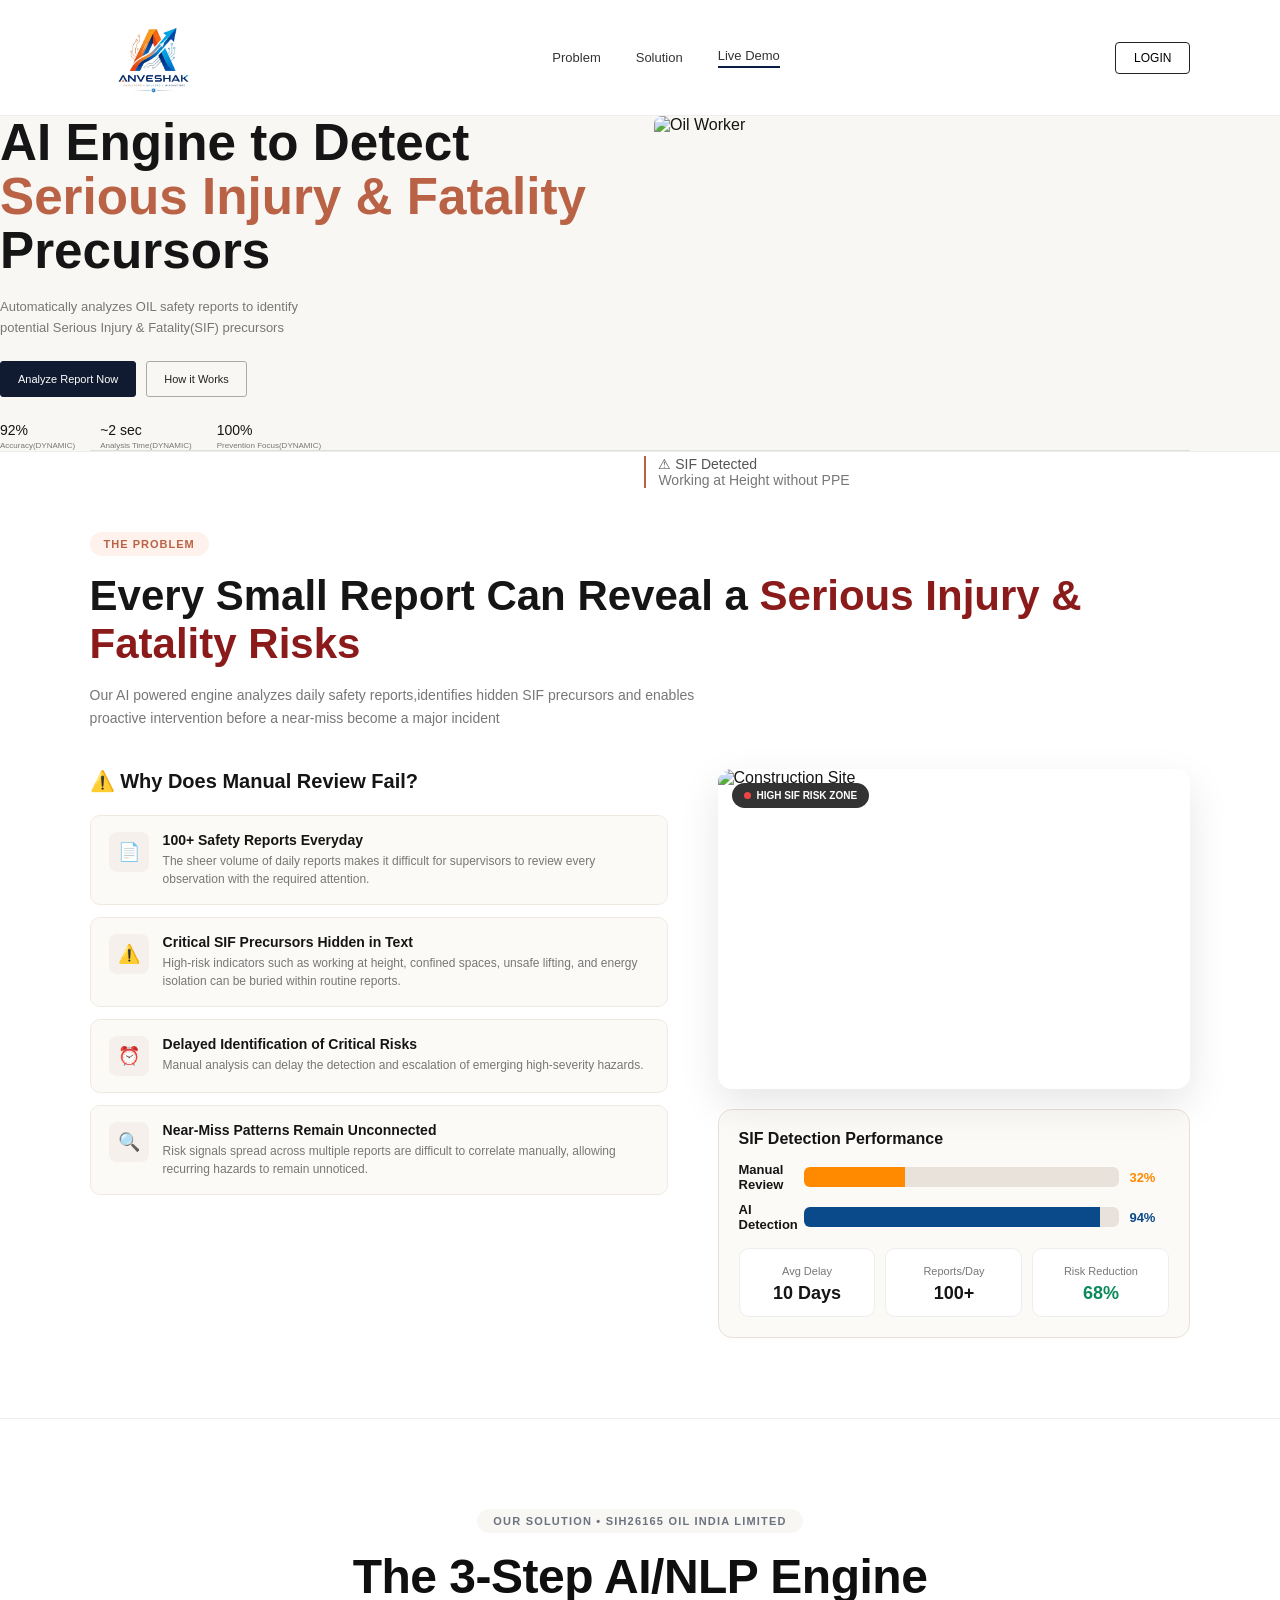
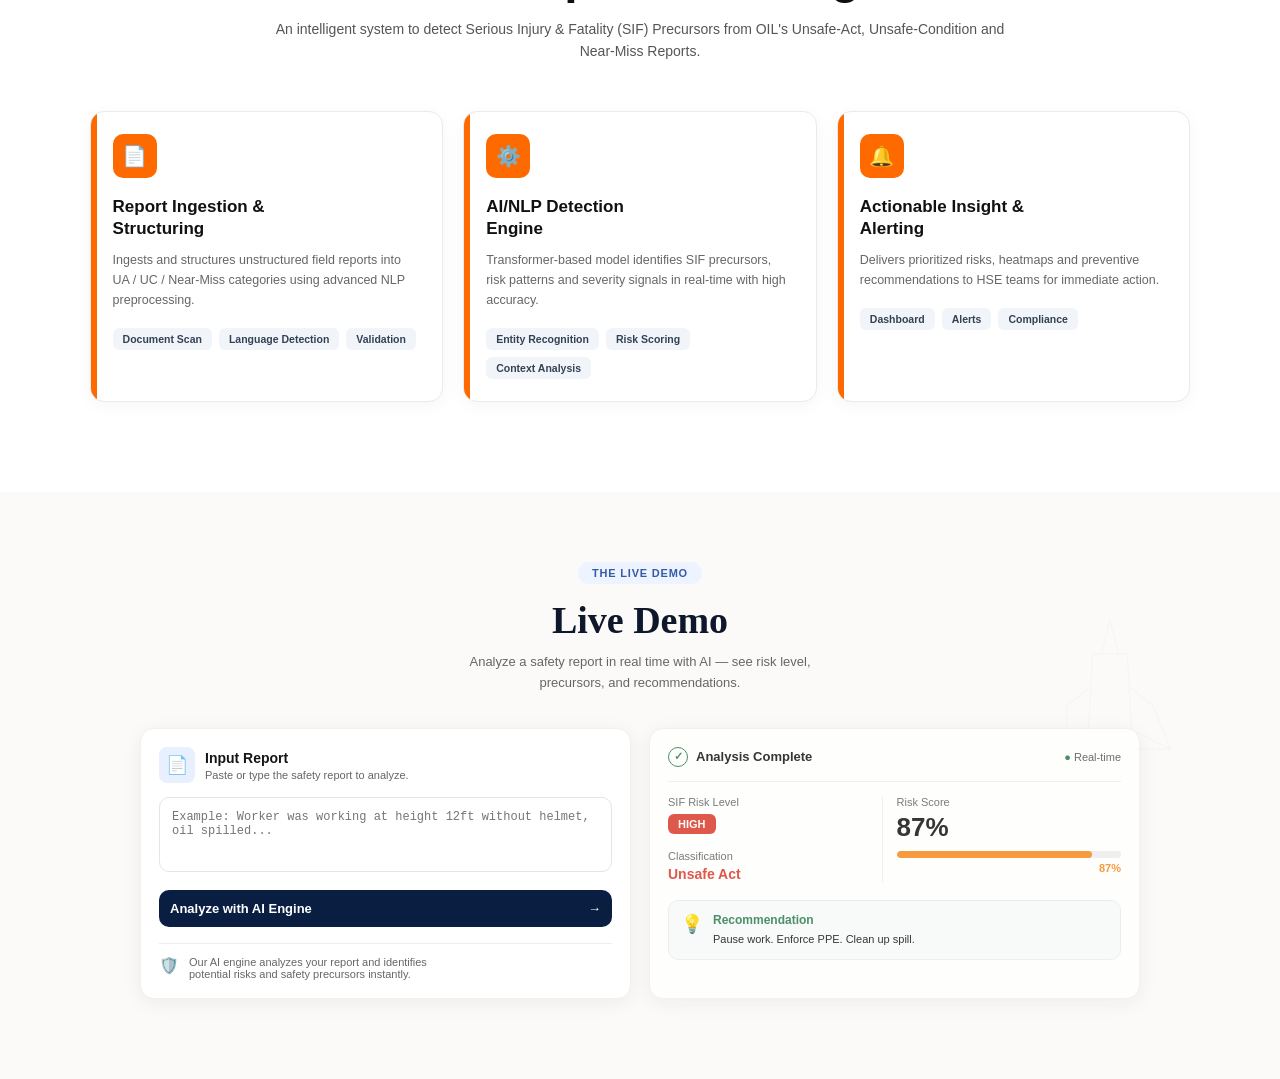
==== commit 71d9347c: "fix desktop gap" ====
--- a/launch.html
+++ b/launch.html
@@ -13,7 +13,7 @@
         nav a:hover{color:#b55e42}
         nav a.active{color:#333;font-weight:400;border-bottom:2px solid #0a1e42;padding-bottom:3px}
         .login-btn{padding:8px 18px;border:1px solid #222;border-radius:4px;background:transparent;cursor:pointer;font-size:12px}
-        .hero{min-height:auto;display:flex;align-items:center;justify-content:space-between;gap:40px;padding:40px 7% 50px}
+        .hero{min-height:0;height:auto;display:flex;align-items:flex-start;justify-content:flex-start;gap:40px;padding:25px 7% 3s0px}
         .hero-content{width:48%}.hero-title{font-size:clamp(32px,4vw,52px);line-height:1.05;font-weight:700;margin-bottom:20px}.hero-title .orange{color:#b96245}
         .description{max-width:560px;color:#777;font-size:13px;line-height:1.6;margin-bottom:22px}
         .buttons{display:flex;gap:10px;margin-bottom:25px}.primary-btn,.secondary-btn{padding:11px 17px;border-radius:3px;font-size:11px;cursor:pointer;transition:.3s}
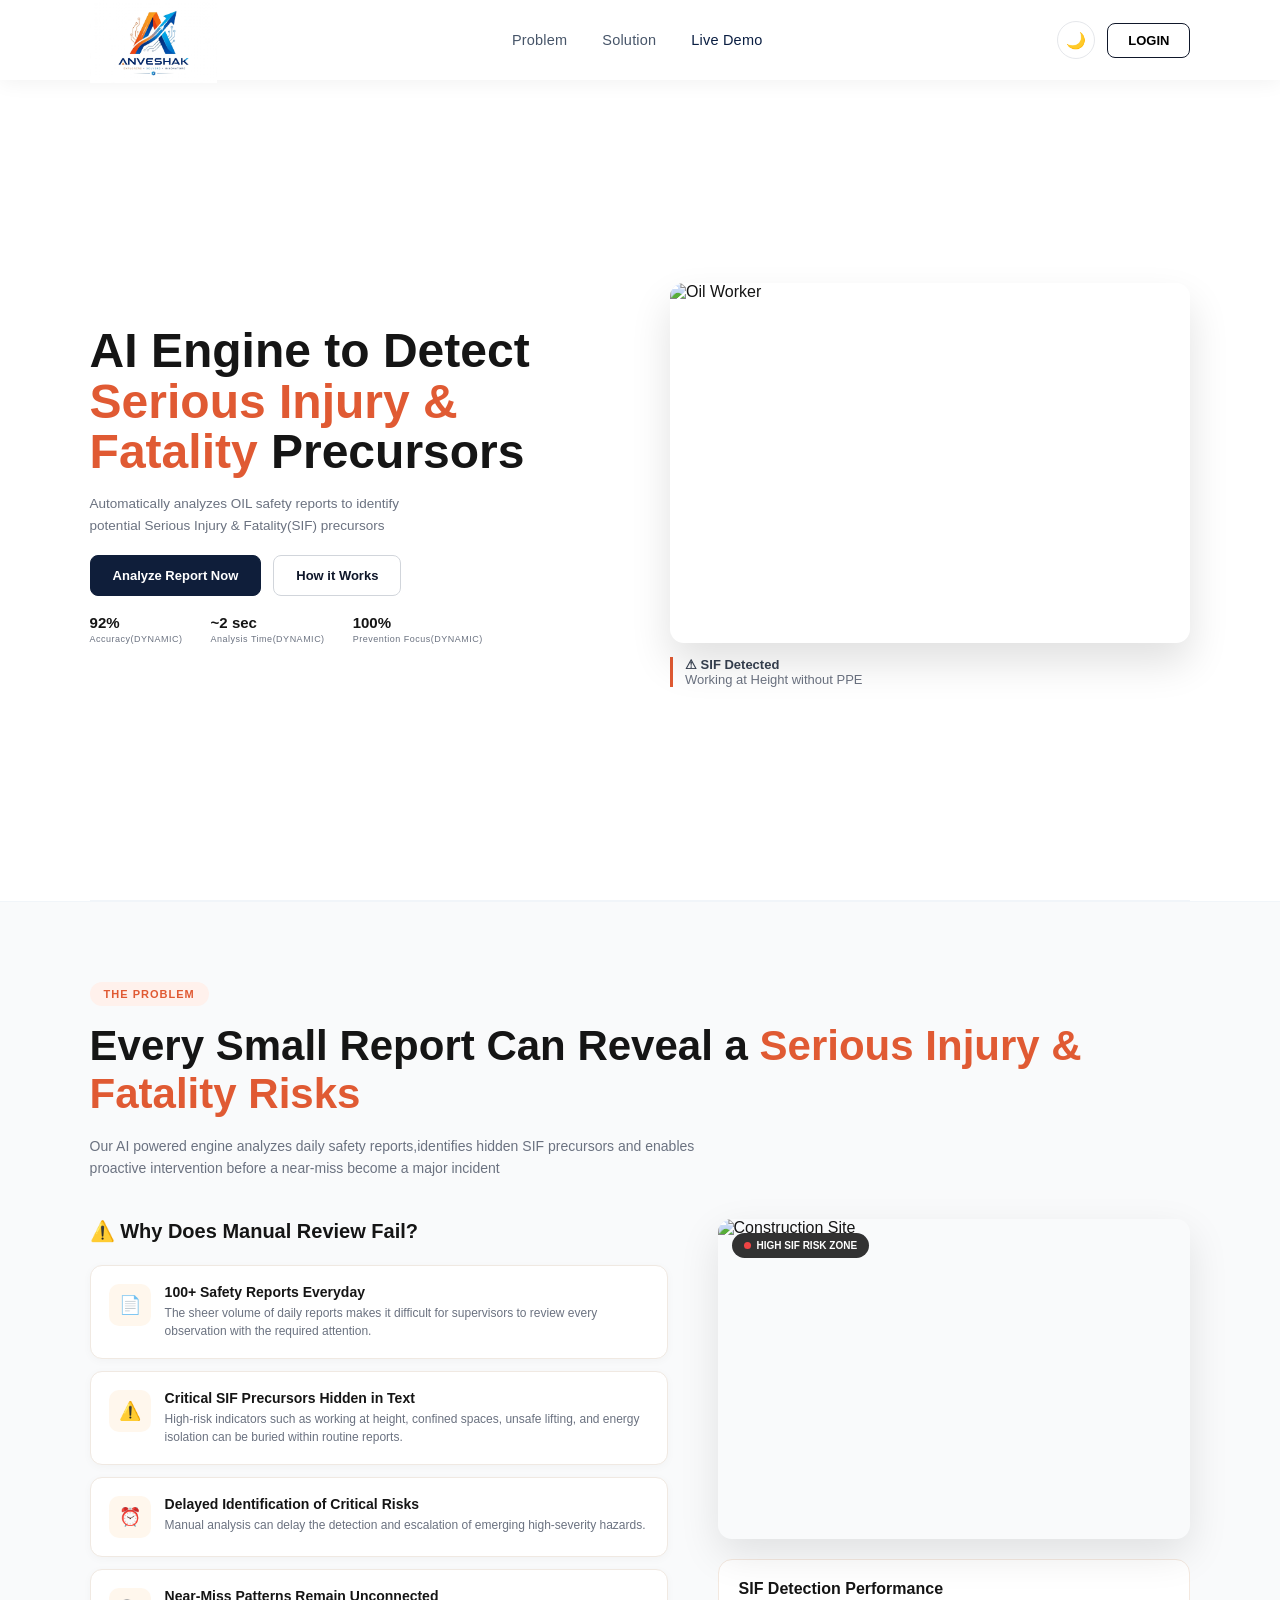
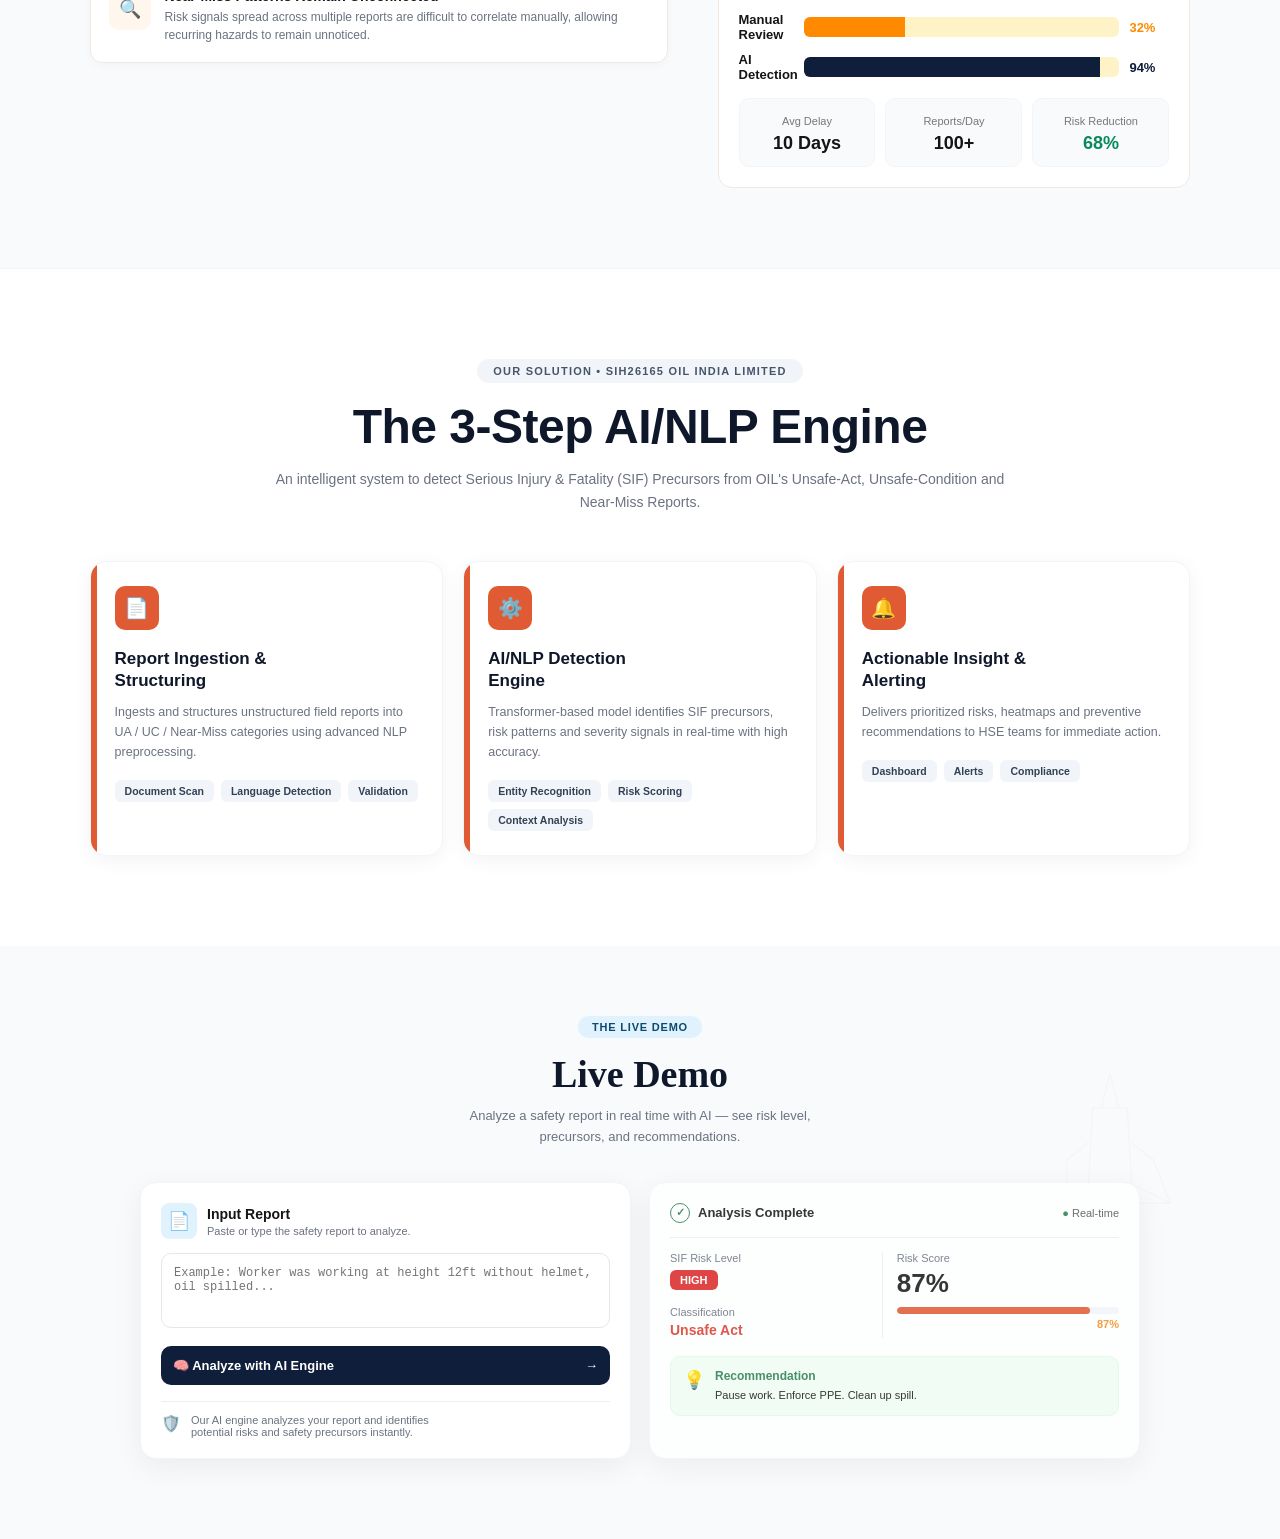
==== commit 88fa3ae2: "final colors and gap fix" ====
--- a/launch.html
+++ b/launch.html
@@ -5,75 +5,73 @@
     <meta name="viewport" content="width=device-width, initial-scale=1.0">
     <title>Anveshak</title>
     <style>
-        *{margin:0;padding:0;box-sizing:border-box}body{font-family:Arial,Helvetica,sans-serif;background:#f8f7f3;color:#151515;overflow-x:hidden}
-        header{width:100%;padding:15px 7%;display:flex;align-items:center;justify-content:space-between;background:#fff;position:sticky;top:0;z-index:100;border-bottom:1px solid #eee}
+        *{margin:0;padding:0;box-sizing:border-box}
+        body{font-family:Arial,Helvetica,sans-serif;background:#ffffff;color:#151515;overflow-x:hidden;transition:background .3s,color .3s}
+        header{width:100%;height:80px;padding:0 7%;display:flex;align-items:center;justify-content:space-between;background:#fff;position:sticky;top:0;z-index:100;box-shadow:0 2px 20px rgba(0,0,0,.06);border-bottom:none}
         .logo-img{height:85px;width:auto;object-fit:contain}
         nav{display:flex;gap:35px;align-items:center}
-        nav a{text-decoration:none;color:#333;font-size:13px;font-weight:400;transition:.3s}
-        nav a:hover{color:#b55e42}
-        nav a.active{color:#333;font-weight:400;border-bottom:2px solid #0a1e42;padding-bottom:3px}
-        .login-btn{padding:8px 18px;border:1px solid #222;border-radius:4px;background:transparent;cursor:pointer;font-size:12px}
-        .hero{min-height:0;height:auto;display:flex;align-items:flex-start;justify-content:flex-start;gap:40px;padding:25px 7% 3s0px}
-        .hero-content{width:48%}.hero-title{font-size:clamp(32px,4vw,52px);line-height:1.05;font-weight:700;margin-bottom:20px}.hero-title .orange{color:#b96245}
-        .description{max-width:560px;color:#777;font-size:13px;line-height:1.6;margin-bottom:22px}
-        .buttons{display:flex;gap:10px;margin-bottom:25px}.primary-btn,.secondary-btn{padding:11px 17px;border-radius:3px;font-size:11px;cursor:pointer;transition:.3s}
-        .primary-btn{background:#101b31;color:#fff;border:1px solid #101b31}.primary-btn:hover{background:#24324e}
-        .secondary-btn{background:transparent;color:#222;border:1px solid #aaa}.secondary-btn:hover{background:#eee}
-        .stats{display:flex;gap:25px}.stat{display:flex;flex-direction:column}.stat-number{font-size:14px;font-weight:500;margin-bottom:3px}.stat-label{font-size:8px;color:#777}
-        .hero-image-section{width:48%;position:relative}.image-box{width:100%;height:330px;overflow:hidden;position:relative;border-radius:8px}.image-box img{width:100%;height:100%;object-fit:cover;display:block}
-        .image-caption{position:absolute;left:-10px;bottom:-42px;border-left:2px solid #b96245;padding-left:12px;font-size:14px;color:#777}.image-caption strong{color:#555;font-weight:500}
-        .bottom-line{width:86%;height:1px;background:#ddd;margin:0 auto}
-        @media (max-width:850px){header{padding:14px 5%}nav{gap:15px}.hero{flex-direction:column;padding:20px 5% 25px;gap:18px;min-height:auto;align-items:flex-start}.hero-content,.hero-image-section{width:100%}.hero-title{font-size:34px;line-height:1.1}.image-box{height:260px;margin-top:10px}.logo-img{height:60px}.image-caption{position:relative;left:0;bottom:0;margin-top:12px;border-left:2px solid #b96245}}
-        @media (max-width:550px){nav{display:none}.hero{padding:15px 5% 20px;gap:15px}.hero-title{font-size:28px}.stats{gap:18px}.image-box{height:210px}.description{font-size:12.5px}}
-        .slide2-problem{padding:80px 7%;background:#fff;border-top:1px solid #eee}
-        .slide2-badge{display:inline-block;background:#fff1ec;color:#b96245;padding:6px 14px;border-radius:20px;font-size:11px;font-weight:800;letter-spacing:1px}
-        .slide2-title{font-size:clamp(28px,3.5vw,42px);font-weight:800;line-height:1.15;margin:16px 0}.slide2-title span{color:#8b1a1a}
-        .slide2-subtitle{color:#777;font-size:14px;line-height:1.6;margin-bottom:40px;max-width:650px}
+        nav a{text-decoration:none;color:#475569;font-size:14.5px;font-weight:500;letter-spacing:0.2px;transition:.3s}
+        nav a:hover{color:#0a1e42}
+        nav a.active{color:#0a1e42;font-weight:400;border-bottom:none;padding-bottom:0}
+        .login-btn{padding:9px 20px;border:1.5px solid #0f172a;border-radius:8px;background:transparent;cursor:pointer;font-size:13px;font-weight:600;transition:.3s}
+        .theme-btn{width:38px;height:38px;border-radius:50%;border:1px solid #e5e7eb;background:#fff;cursor:pointer;font-size:16px;display:grid;place-items:center;transition:.3s}
+        .theme-btn:hover{background:#f3f4f6}
+        .hero{height:calc(100vh - 80px);min-height:520px;display:flex;align-items:center;justify-content:space-between;gap:60px;padding:15px 7% 25px;overflow:hidden}
+        .hero-content{width:48%}.hero-title{font-size:clamp(32px,4vw,48px);line-height:1.05;font-weight:800;margin-bottom:16px}.hero-title .orange{color:#e05a33}
+        .description{max-width:560px;color:#6b7280;font-size:13.5px;line-height:1.6;margin-bottom:18px}
+        .buttons{display:flex;gap:12px;margin-bottom:18px}.primary-btn,.secondary-btn{padding:12px 22px;border-radius:8px;font-size:13px;font-weight:600;cursor:pointer;transition:.3s}
+        .primary-btn{background:#0f1e3a;color:#fff;border:1px solid #0f1e3a}.primary-btn:hover{background:#1e293b}
+        .secondary-btn{background:#fff;color:#0f172a;border:1.5px solid #d1d5db}.secondary-btn:hover{background:#f8fafc}
+        .stats{display:flex;gap:28px}.stat{display:flex;flex-direction:column}.stat-number{font-size:15px;font-weight:700;margin-bottom:3px}.stat-label{font-size:9px;color:#6b7280;letter-spacing:.5px}
+        .hero-image-section{width:48%;position:relative}.image-box{width:100%;height:360px;overflow:hidden;position:relative;border-radius:14px;box-shadow:0 20px 40px rgba(0,0,0,.12)}.image-box img{width:100%;height:100%;object-fit:cover;display:block}
+        .image-caption{margin-top:14px;border-left:3px solid #e05a33;padding-left:12px;font-size:13px;color:#6b7280}.image-caption strong{color:#374151;font-weight:600}
+        .bottom-line{width:86%;height:1px;background:#f1f5f9;margin:0 auto}
+        .slide2-problem{padding:80px 7%;background:#f9fafb;border-top:1px solid #f1f5f9}
+        .slide2-badge{display:inline-block;background:#fff1ec;color:#e05a33;padding:6px 14px;border-radius:20px;font-size:11px;font-weight:800;letter-spacing:1px}
+        .slide2-title{font-size:clamp(28px,3.5vw,42px);font-weight:800;line-height:1.15;margin:16px 0}.slide2-title span{color:#e05a33}
+        .slide2-subtitle{color:#6b7280;font-size:14px;line-height:1.6;margin-bottom:40px;max-width:650px}
         .slide2-grid{display:grid;grid-template-columns:1.1fr 0.9fr;gap:50px;align-items:start}
         .slide2-review-title{font-size:20px;font-weight:700;margin-bottom:22px}
-        .slide2-card{display:flex;gap:14px;padding:16px 18px;border:1px solid #f0e9e2;border-radius:10px;background:#fcfaf7;margin-bottom:12px;transition:.3s}
-        .slide2-icon{min-width:40px;height:40px;border-radius:8px;display:grid;place-items:center;font-size:18px;background:#f5f0eb}
-        .slide2-card h4{font-size:14px;font-weight:600;margin-bottom:4px}.slide2-card p{font-size:12px;color:#777;line-height:1.5}
+        .slide2-card{display:flex;gap:14px;padding:18px;border:1px solid #f0e9e2;border-radius:12px;background:#fff;margin-bottom:12px;box-shadow:0 2px 10px rgba(0,0,0,.03);transition:.3s}
+        .slide2-icon{min-width:42px;height:42px;border-radius:10px;display:grid;place-items:center;font-size:18px;background:#fff7ed}
+        .slide2-card h4{font-size:14px;font-weight:600;margin-bottom:4px}.slide2-card p{font-size:12px;color:#6b7280;line-height:1.5}
         .slide2-img-box{width:100%;height:320px;border-radius:14px;overflow:hidden;position:relative;box-shadow:0 15px 40px rgba(0,0,0,.1)}.slide2-img-box img{width:100%;height:100%;object-fit:cover}
         .slide2-risk{position:absolute;top:14px;left:14px;background:rgba(0,0,0,.8);color:#fff;padding:7px 12px;border-radius:20px;font-size:10px;font-weight:600;display:flex;align-items:center;gap:6px}
         .slide2-dot{width:7px;height:7px;background:#ef4444;border-radius:50%;animation:slide2blink 1.5s infinite}@keyframes slide2blink{0%,100%{opacity:1}50%{opacity:.3}}
-        .analytics-box{margin-top:20px;border:1px solid #e8e0d8;border-radius:14px;padding:20px;background:#fcfaf7}
+        .analytics-box{margin-top:20px;border:1px solid #f3e8df;border-radius:14px;padding:20px;background:#fff}
         .analytics-title{font-size:16px;font-weight:700;margin-bottom:14px}.bar-row{display:flex;align-items:center;gap:10px;margin-bottom:10px;font-size:13px}
-        .bar-label{width:55px;font-weight:600}.bar-track{flex:1;height:20px;background:#e9e2da;border-radius:6px;overflow:hidden}
-        .bar-fill-manual{width:32%;height:100%;background:#ff8a00}.bar-fill-ai{width:94%;height:100%;background:#0b4a8a}.bar-value{width:40px;font-weight:700}
-        .stats-mini{display:grid;grid-template-columns:repeat(3,1fr);gap:10px;margin-top:16px}.mini-card{background:#fff;border:1px solid #eee;border-radius:10px;padding:12px;text-align:center}.mini-card small{font-size:11px;color:#777}.mini-card b{display:block;font-size:18px;margin-top:4px}
-        @media(max-width:850px){.slide2-grid{grid-template-columns:1fr}.slide2-img-box{height:300px}}
-        .slide3-solution{padding:90px 7%;background:#fff;border-top:1px solid #eee;text-align:center}
-        .slide3-badge{display:inline-block;background:#f8f7f3;color:#6b7280;padding:6px 16px;border-radius:20px;font-size:11px;font-weight:700;letter-spacing:1.2px;margin-bottom:18px}
-        .slide3-title{font-size:clamp(32px,4vw,48px);font-weight:900;color:#0f0f0f;line-height:1.1;margin-bottom:14px;letter-spacing:-0.5px}
-        .slide3-subtitle{color:#555;font-size:14px;line-height:1.6;max-width:760px;margin:0 auto 48px auto}
+        .bar-label{width:55px;font-weight:600}.bar-track{flex:1;height:20px;background:#fef3c7;border-radius:6px;overflow:hidden}
+        .bar-fill-manual{width:32%;height:100%;background:#ff8a00}.bar-fill-ai{width:94%;height:100%;background:#0f1e3a}.bar-value{width:40px;font-weight:700}
+        .stats-mini{display:grid;grid-template-columns:repeat(3,1fr);gap:10px;margin-top:16px}.mini-card{background:#f9fafb;border:1px solid #f1f5f9;border-radius:10px;padding:12px;text-align:center}.mini-card small{font-size:11px;color:#777}.mini-card b{display:block;font-size:18px;margin-top:4px}
+        .slide3-solution{padding:90px 7%;background:#fff;border-top:1px solid #f1f5f9;text-align:center}
+        .slide3-badge{display:inline-block;background:#f1f5f9;color:#475569;padding:6px 16px;border-radius:20px;font-size:11px;font-weight:700;letter-spacing:1.2px;margin-bottom:18px}
+        .slide3-title{font-size:clamp(32px,4vw,48px);font-weight:900;color:#0f172a;line-height:1.1;margin-bottom:14px;letter-spacing:-0.5px}
+        .slide3-subtitle{color:#6b7280;font-size:14px;line-height:1.6;max-width:760px;margin:0 auto 48px auto}
         .slide3-grid{display:grid;grid-template-columns:repeat(3,1fr);gap:20px;text-align:left}
-        .slide3-card{border:1px solid #eaeaea;border-radius:14px;background:#fff;padding:22px;position:relative;overflow:hidden;box-shadow:0 4px 18px rgba(0,0,0,.04);transition:.4s}
+        .slide3-card{border:1px solid #f1f5f9;border-radius:16px;background:#fff;padding:24px;position:relative;overflow:hidden;box-shadow:0 4px 20px rgba(0,0,0,.05);transition:.4s}
         .slide3-card:hover{box-shadow:0 12px 30px rgba(0,0,0,.08);transform:translateY(-4px)}
-        .slide3-card::before{content:'';position:absolute;left:0;top:0;width:6px;height:100%;background:#ff6a00}
-        .slide3-icon{width:44px;height:44px;border-radius:10px;background:#ff6a00;display:grid;place-items:center;color:#fff;font-size:20px;margin-bottom:18px}
-        .slide3-card h3{font-size:17px;font-weight:800;line-height:1.3;margin-bottom:10px;color:#111}
-        .slide3-card p{font-size:12.5px;color:#666;line-height:1.6;margin-bottom:18px}
+        .slide3-card::before{content:'';position:absolute;left:0;top:0;width:6px;height:100%;background:#e05a33}
+        .slide3-icon{width:44px;height:44px;border-radius:10px;background:#e05a33;display:grid;place-items:center;color:#fff;font-size:20px;margin-bottom:18px}
+        .slide3-card h3{font-size:17px;font-weight:800;line-height:1.3;margin-bottom:10px;color:#0f172a}
+        .slide3-card p{font-size:12.5px;color:#6b7280;line-height:1.6;margin-bottom:18px}
         .slide3-tags{display:flex;flex-wrap:wrap;gap:7px}
         .slide3-tag{font-size:10.5px;background:#f1f5f9;color:#334155;padding:5px 10px;border-radius:6px;font-weight:600}
-        @media(max-width:950px){.slide3-grid{grid-template-columns:1fr;max-width:520px;margin:0 auto}}
-        .slide4-live{padding:70px 7% 80px;background:#fbfaf8;border-top:none !important;border-bottom:none !important;position:relative;overflow:hidden;text-align:center}
-        .slide4-badge{display:inline-block;background:#eef4ff;color:#355aa8;padding:5px 14px;border-radius:20px;font-size:11px;font-weight:700;letter-spacing:.8px;margin-bottom:14px}
+        .slide4-live{padding:70px 7% 80px;background:#f8fafc;border-top:none !important;border-bottom:none !important;position:relative;overflow:hidden;text-align:center}
+        .slide4-badge{display:inline-block;background:#e0f2fe;color:#0c4a6e;padding:5px 14px;border-radius:20px;font-size:11px;font-weight:700;letter-spacing:.8px;margin-bottom:14px}
         .slide4-title{font-family:Georgia,serif;font-size:38px;font-weight:900;color:#0f172a;margin-bottom:10px}
-        .slide4-sub{color:#666;font-size:13px;line-height:1.6;margin-bottom:34px}
+        .slide4-sub{color:#6b7280;font-size:13px;line-height:1.6;margin-bottom:34px}
         .slide4-rig{position:absolute;right:40px;top:110px;width:260px;opacity:.12;pointer-events:none}
         .slide4-grid{display:grid;grid-template-columns:1fr 1fr;gap:18px;max-width:1000px;margin:0 auto;text-align:left}
-        .slide4-card{background:#fff;border-radius:14px;padding:18px;box-shadow:0 4px 20px rgba(0,0,0,.06);border:1px solid #f0f0f0;transition:.4s}
+        .slide4-card{background:#fff;border-radius:16px;padding:20px;box-shadow:0 8px 30px rgba(0,0,0,.06);border:1px solid #f1f5f9;transition:.4s}
         .slide4-card:hover{transform:translateY(-4px)}
-        .slide4-icon{width:36px;height:36px;background:#e8efff;border-radius:8px;display:grid;place-items:center;font-size:18px}
-        .slide4-textarea{width:100%;margin-top:14px;background:#fff;border:1px solid #e5e5e5;border-radius:10px;padding:12px;font-size:12px;min-height:75px;outline:none;resize:none}
-        .slide4-btn{width:100%;margin-top:14px;background:#0a1e42;color:#fff;padding:11px;border:none;border-radius:10px;font-weight:700;font-size:13px;display:flex;justify-content:space-between;align-items:center;cursor:pointer;transition:.3s}
-        .slide4-btn:hover{transform:translateY(-2px);background:#122a5a}
-        .slide4-small{font-size:11px;color:#666}
-        .slide4-high{background:#d93c2f;color:#fff;padding:4px 10px;border-radius:6px;font-size:11px;font-weight:700;display:inline-block}
-        .slide4-bar{width:100%;height:7px;background:#eee;border-radius:10px;margin-top:8px;overflow:hidden}.slide4-fill{width:0%;height:100%;background:#f68c1e;border-radius:10px;transition:1.2s}
-        .slide4-reco{margin-top:18px;background:#f7fbf8;border:1px solid #e6efe8;border-radius:10px;padding:12px;display:flex;gap:10px}
-        @media(max-width:850px){.slide4-grid{grid-template-columns:1fr}.slide4-title{font-size:28px}.slide4-rig{display:none}}
+        .slide4-icon{width:36px;height:36px;background:#e0f2fe;border-radius:8px;display:grid;place-items:center;font-size:18px}
+        .slide4-textarea{width:100%;margin-top:14px;background:#fff;border:1px solid #e5e7eb;border-radius:10px;padding:12px;font-size:12px;min-height:75px;outline:none;resize:none}
+        .slide4-btn{width:100%;margin-top:14px;background:#0f1e3a;color:#fff;padding:12px;border:none;border-radius:10px;font-weight:700;font-size:13px;display:flex;justify-content:space-between;align-items:center;cursor:pointer;transition:.3s}
+        .slide4-btn:hover{transform:translateY(-2px);background:#1e293b}
+        .slide4-small{font-size:11px;color:#6b7280}
+        .slide4-high{background:#dc2626;color:#fff;padding:4px 10px;border-radius:6px;font-size:11px;font-weight:700;display:inline-block}
+        .slide4-bar{width:100%;height:7px;background:#f1f5f9;border-radius:10px;margin-top:8px;overflow:hidden}.slide4-fill{width:0%;height:100%;background:#e05a33;border-radius:10px;transition:1.2s}
+        .slide4-reco{margin-top:18px;background:#f0fdf4;border:1px solid #dcfce7;border-radius:10px;padding:12px;display:flex;gap:10px}
         @keyframes fadeUp{from{opacity:0;transform:translateY(30px)}to{opacity:1;transform:translateY(0)}}
         @keyframes slideRight{from{opacity:0;transform:translateX(40px)}to{opacity:1;transform:translateX(0)}}
         @keyframes zoomSlow{from{transform:scale(1.08)}to{transform:scale(1)}}
@@ -82,6 +80,32 @@
         .reveal-d1{transition-delay:.1s}.reveal-d2{transition-delay:.2s}.reveal-d3{transition-delay:.3s}.reveal-d4{transition-delay:.4s}
         .hero-title{animation:fadeUp .9s ease both}.description{animation:fadeUp .9s .15s both}.buttons{animation:fadeUp .9s .3s both}.stats{animation:fadeUp .9s .45s both}
         .hero-image-section{animation:slideRight 1s .25s both}.image-box img{animation:zoomSlow 3s ease both}
+
+        /* Mobile + Desktop-site mode fix */
+        @media (max-width:850px), (pointer: coarse) {
+            header{height:auto;padding:14px 5%}
+            .hero{height:auto !important;min-height:auto !important;padding:40px 5% !important;flex-direction:column}
+            .hero-content,.hero-image-section{width:100%}.hero-title{font-size:38px}.image-box{height:300px}.logo-img{height:60px}
+            .slide2-grid{grid-template-columns:1fr}.slide2-img-box{height:300px}
+            .slide4-grid{grid-template-columns:1fr}.slide4-title{font-size:28px}.slide4-rig{display:none}
+        }
+        @media (max-width:550px){nav{display:none}.hero-title{font-size:32px}.stats{gap:18px}.image-box{height:230px}}
+        @media(max-width:950px){.slide3-grid{grid-template-columns:1fr;max-width:520px;margin:0 auto}}
+
+        /* DARK MODE */
+        body.dark-mode{background:#0f1115;color:#e5e7eb}
+        body.dark-mode header{background:#15181f;border-bottom:1px solid #222;box-shadow:none}
+        body.dark-mode nav a{color:#9ca3af}
+        body.dark-mode nav a:hover,body.dark-mode nav a.active{color:#fff}
+        body.dark-mode .hero,body.dark-mode .slide2-problem,body.dark-mode .slide3-solution,body.dark-mode .slide4-live{background:#0f1115 !important;border-color:#222 !important}
+        body.dark-mode .slide2-card,body.dark-mode .slide3-card,body.dark-mode .slide4-card,body.dark-mode .analytics-box,body.dark-mode .mini-card{background:#1a1d26 !important;border-color:#2a2d3a !important}
+        body.dark-mode .slide3-card h3,body.dark-mode .slide2-title,body.dark-mode .slide3-title,body.dark-mode .slide4-title,body.dark-mode .hero-title{color:#fff !important}
+        body.dark-mode .slide2-subtitle,body.dark-mode .slide3-subtitle,body.dark-mode .slide4-sub,body.dark-mode .description,body.dark-mode .slide4-small,body.dark-mode .slide3-card p,body.dark-mode .slide2-card p{color:#9ca3af !important}
+        body.dark-mode .slide4-textarea{background:#15181f;border-color:#2a2d3a;color:#fff}
+        body.dark-mode .bottom-line{background:#222}
+        body.dark-mode .theme-btn{background:#1a1d26;border-color:#2a2d3a;color:#fff}
+        body.dark-mode .login-btn{border-color:#555;color:#fff}
+        body.dark-mode .slide3-badge,body.dark-mode .slide4-badge{background:#1e293b;color:#94a3b8}
     </style>
 </head>
 <body>
@@ -92,7 +116,10 @@
             <a href="#solution">Solution</a>
             <a href="#live" class="active">Live Demo</a>
         </nav>
-        <button class="login-btn" onclick="loginAlert()">LOGIN</button>
+        <div style="display:flex;gap:12px;align-items:center">
+            <button id="themeToggle" class="theme-btn" onclick="toggleTheme()">🌙</button>
+            <button class="login-btn" onclick="loginAlert()">LOGIN</button>
+        </div>
     </header>
     <main>
         <section class="hero">
@@ -135,7 +162,7 @@
                     <div class="analytics-box">
                         <div class="analytics-title">SIF Detection Performance</div>
                         <div class="bar-row"><span class="bar-label">Manual Review</span><div class="bar-track"><div class="bar-fill-manual"></div></div><span class="bar-value" style="color:#ff8a00">32%</span></div>
-                        <div class="bar-row"><span class="bar-label">AI Detection</span><div class="bar-track"><div class="bar-fill-ai"></div></div><span class="bar-value" style="color:#0b4a8a">94%</span></div>
+                        <div class="bar-row"><span class="bar-label">AI Detection</span><div class="bar-track"><div class="bar-fill-ai"></div></div><span class="bar-value" style="color:#0f1e3a">94%</span></div>
                         <div class="stats-mini">
                             <div class="mini-card"><small>Avg Delay</small><b>10 Days</b></div>
                             <div class="mini-card"><small>Reports/Day</small><b>100+</b></div>
@@ -164,7 +191,7 @@
                 <div class="slide4-card reveal">
                     <div style="display:flex;gap:10px;align-items:center"><div class="slide4-icon">📄</div><div><b style="font-size:14px;font-weight:700">Input Report</b><div class="slide4-small" style="margin-top:2px">Paste or type the safety report to analyze.</div></div></div>
                     <textarea class="slide4-textarea" id="liveInput" placeholder="Example: Worker was working at height 12ft without helmet, oil spilled..."></textarea>
-                    <button class="slide4-btn" onclick="analyzeLive()"><span>Analyze with AI Engine</span><span>→</span></button>
+                    <button class="slide4-btn" onclick="analyzeLive()"><span>🧠 Analyze with AI Engine</span><span>→</span></button>
                     <div style="margin-top:16px;border-top:1px solid #eee;padding-top:12px;display:flex;gap:10px"><div>🛡️</div><div class="slide4-small">Our AI engine analyzes your report and identifies<br>potential risks and safety precursors instantly.</div></div>
                 </div>
                 <div class="slide4-card reveal reveal-d1" id="liveResult" style="opacity:0.85">
@@ -192,6 +219,23 @@
             document.getElementById('liveRisk').innerText=s>80?'HIGH':'MEDIUM';
             document.getElementById('liveRisk').style.background=s>80?'#d93c2f':'#e67e22';
         }
+        function toggleTheme(){
+            document.body.classList.toggle('dark-mode');
+            let isDark = document.body.classList.contains('dark-mode');
+            localStorage.setItem('anveshak-theme', isDark ? 'dark' : 'light');
+            document.getElementById('themeToggle').innerText = isDark ? '☀️' : '🌙';
+        }
+        (function(){
+            let saved = localStorage.getItem('anveshak-theme');
+            let prefersDark = window.matchMedia('(prefers-color-scheme: dark)').matches;
+            if(saved === 'dark' || (!saved && prefersDark)){
+                document.body.classList.add('dark-mode');
+                window.addEventListener('DOMContentLoaded', ()=>{
+                    let btn = document.getElementById('themeToggle');
+                    if(btn) btn.innerText = '☀️';
+                });
+            }
+        })();
         const reveals=document.querySelectorAll('.reveal');
         const obs=new IntersectionObserver((entries)=>{
             entries.forEach(e=>{
